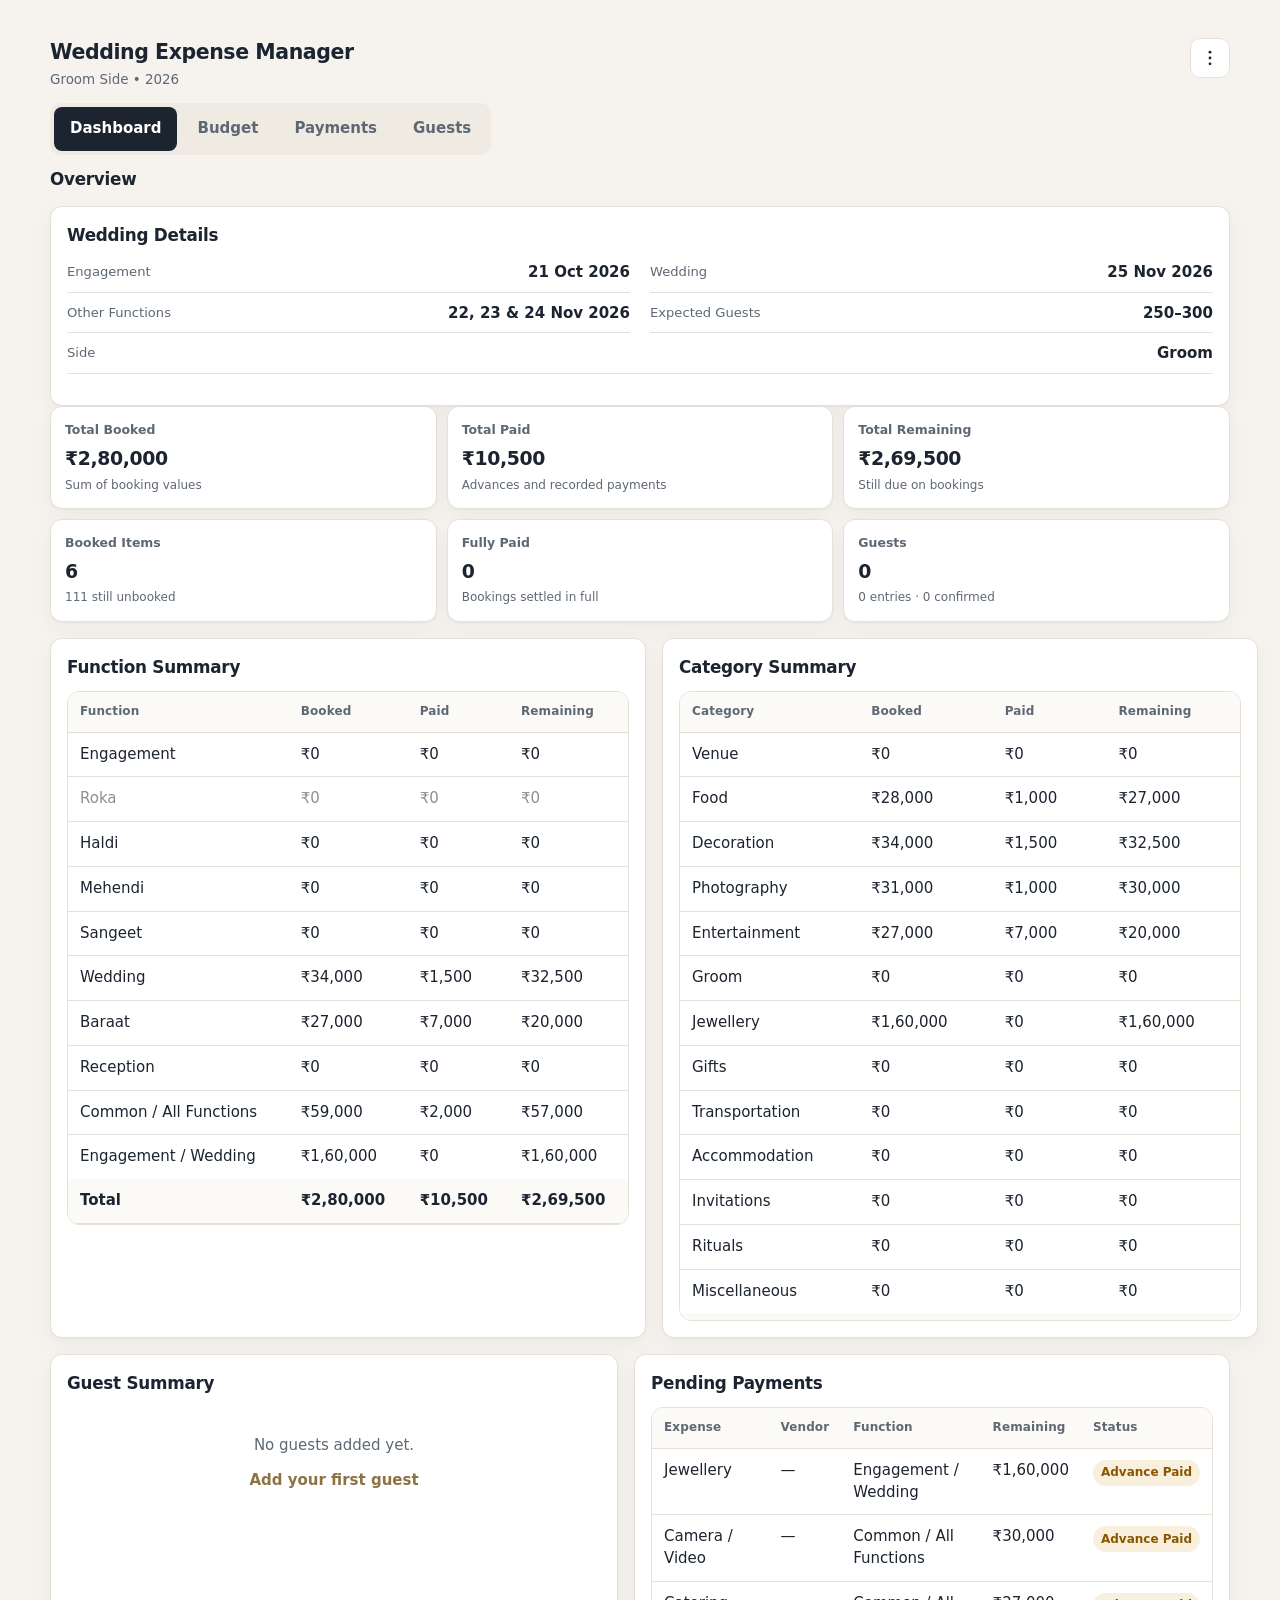
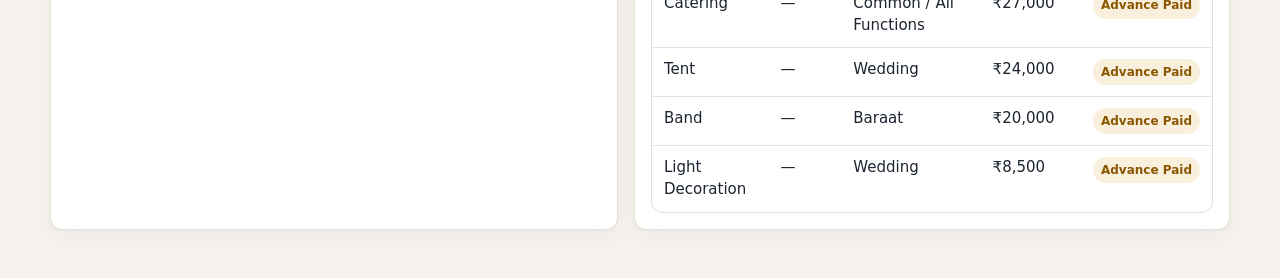
==== index.html @ 8a890698 "First" ====
<!DOCTYPE html>
<html lang="en">
<head>
  <meta charset="UTF-8">
  <meta name="viewport" content="width=device-width, initial-scale=1">
  <meta name="color-scheme" content="light">
  <meta name="theme-color" content="#f6f3ee">
  <title>Wedding Expense Manager</title>
  <link rel="icon" href="data:image/svg+xml,%3Csvg xmlns='http://www.w3.org/2000/svg' viewBox='0 0 32 32'%3E%3Crect fill='%231c2430' width='32' height='32' rx='6'/%3E%3Cpath d='M8 22 V10 h3.2 l4.8 8.2 L20.8 10 H24 v12 h-2.6 v-7.6 L17.2 22 h-2.4 l-4.2-7.6 V22z' fill='%23c4a46a'/%3E%3C/svg%3E">
  <link rel="stylesheet" href="style.css">
</head>
<body>
  <div class="app" id="app">
    <header class="header">
      <div class="header-top">
        <div class="brand">
          <h1>Wedding Expense Manager</h1>
          <p class="subtitle">Groom Side • 2026</p>
        </div>
        <div class="settings">
          <button type="button" class="icon-btn" id="settings-btn" aria-label="Settings" aria-haspopup="menu" aria-expanded="false" aria-controls="settings-menu">
            <svg viewBox="0 0 24 24" width="20" height="20" aria-hidden="true">
              <circle cx="12" cy="5" r="1.7" fill="currentColor"></circle>
              <circle cx="12" cy="12" r="1.7" fill="currentColor"></circle>
              <circle cx="12" cy="19" r="1.7" fill="currentColor"></circle>
            </svg>
          </button>
          <div id="settings-menu" class="menu" role="menu" hidden>
            <button type="button" role="menuitem" data-action="export">Export Data</button>
            <button type="button" role="menuitem" data-action="import">Import Data</button>
            <button type="button" role="menuitem" class="danger" data-action="clear">Clear All Data</button>
          </div>
          <input type="file" id="import-file" accept="application/json,.json" hidden>
        </div>
      </div>
      <nav class="tabs" role="tablist" aria-label="Sections">
        <button type="button" class="tab is-active" role="tab" id="tab-dashboard" data-tab="dashboard" aria-selected="true" aria-controls="panel-dashboard">Dashboard</button>
        <button type="button" class="tab" role="tab" id="tab-budget" data-tab="budget" aria-selected="false" aria-controls="panel-budget">Budget</button>
        <button type="button" class="tab" role="tab" id="tab-payments" data-tab="payments" aria-selected="false" aria-controls="panel-payments">Payments</button>
        <button type="button" class="tab" role="tab" id="tab-guests" data-tab="guests" aria-selected="false" aria-controls="panel-guests">Guests</button>
      </nav>
    </header>

    <main class="main">
      <section id="panel-dashboard" class="panel" data-panel="dashboard" role="tabpanel" aria-labelledby="tab-dashboard">
        <div class="panel-head">
          <h2>Overview</h2>
        </div>

        <section class="block details-block" aria-labelledby="wedding-details-title">
          <h3 id="wedding-details-title">Wedding Details</h3>
          <dl class="details">
            <div>
              <dt>Engagement</dt>
              <dd>21 Oct 2026</dd>
            </div>
            <div>
              <dt>Wedding</dt>
              <dd>25 Nov 2026</dd>
            </div>
            <div>
              <dt>Other Functions</dt>
              <dd>22, 23 &amp; 24 Nov 2026</dd>
            </div>
            <div>
              <dt>Expected Guests</dt>
              <dd>250–300</dd>
            </div>
            <div>
              <dt>Side</dt>
              <dd>Groom</dd>
            </div>
          </dl>
        </section>

        <div id="stat-grid" class="stats"></div>

        <div class="summary-grid">
          <section class="block" aria-labelledby="function-summary-title">
            <h3 id="function-summary-title">Function Summary</h3>
            <div id="function-summary"></div>
          </section>
          <section class="block" aria-labelledby="category-summary-title">
            <h3 id="category-summary-title">Category Summary</h3>
            <div id="category-summary"></div>
          </section>
        </div>

        <div class="summary-grid">
          <section class="block" aria-labelledby="guest-summary-title">
            <h3 id="guest-summary-title">Guest Summary</h3>
            <div id="guest-summary"></div>
          </section>
          <section class="block" aria-labelledby="pending-title">
            <div class="block-head">
              <h3 id="pending-title">Pending Payments</h3>
              <button type="button" class="text-btn" id="view-pending" hidden>View all</button>
            </div>
            <div id="pending-list"></div>
          </section>
        </div>
      </section>

      <section id="panel-budget" class="panel" data-panel="budget" role="tabpanel" aria-labelledby="tab-budget" hidden>
        <div class="panel-head">
          <div>
            <h2>Budget &amp; Bookings</h2>
            <p class="hint">Remaining = booking value − (advance + later payments). Track vendor, phone, and remarks with each booking.</p>
          </div>
          <button type="button" class="btn btn-primary" data-action="add-expense">Add Expense</button>
        </div>

        <div class="toolbar">
          <label class="field grow">
            <span>Search</span>
            <input type="search" id="budget-search" placeholder="Expense, vendor, category, function, remark" autocomplete="off">
          </label>
          <label class="field">
            <span>Function</span>
            <select id="budget-function"></select>
          </label>
          <label class="field">
            <span>Category</span>
            <select id="budget-category"></select>
          </label>
          <label class="field">
            <span>Status</span>
            <select id="budget-status">
              <option value="">All statuses</option>
              <option value="not-booked">Not Booked</option>
              <option value="advance">Advance Paid</option>
              <option value="paid">Fully Paid</option>
            </select>
          </label>
          <button type="button" class="text-btn" id="budget-clear">Clear Filters</button>
        </div>
        <p class="meta" id="budget-meta"></p>

        <div class="table-scroll" id="budget-table-wrap">
          <table class="data-table">
            <thead>
              <tr>
                <th>Expense</th>
                <th>Vendor</th>
                <th>Category</th>
                <th>Function</th>
                <th class="num">Booking Value</th>
                <th class="num">Advance Paid</th>
                <th class="num">Remaining</th>
                <th>Status</th>
                <th>Remark</th>
                <th class="actions-col">Actions</th>
              </tr>
            </thead>
            <tbody id="budget-body"></tbody>
          </table>
        </div>
        <div id="budget-cards" class="card-list"></div>
        <div id="budget-empty" class="empty" hidden></div>
      </section>

      <section id="panel-payments" class="panel" data-panel="payments" role="tabpanel" aria-labelledby="tab-payments" hidden>
        <div class="panel-head">
          <div>
            <h2>Payments</h2>
            <p class="hint">Each payment is its own record. Advances saved on an expense are already included in totals — do not enter them again here.</p>
          </div>
          <button type="button" class="btn btn-primary" data-action="add-payment">Add Payment</button>
        </div>

        <div class="toolbar">
          <label class="field grow">
            <span>Search</span>
            <input type="search" id="payment-search" placeholder="Expense, vendor, reference, notes" autocomplete="off">
          </label>
          <label class="field">
            <span>Function</span>
            <select id="payment-function"></select>
          </label>
          <label class="field">
            <span>Category</span>
            <select id="payment-category"></select>
          </label>
          <button type="button" class="text-btn" id="payment-clear">Clear Filters</button>
        </div>
        <p class="meta" id="payment-meta"></p>

        <div class="table-scroll" id="payment-table-wrap">
          <table class="data-table">
            <thead>
              <tr>
                <th>Date</th>
                <th>Expense</th>
                <th>Function</th>
                <th>Vendor / Person</th>
                <th class="num">Amount</th>
                <th>Payment Mode</th>
                <th>Reference</th>
                <th>Notes</th>
                <th class="actions-col">Actions</th>
              </tr>
            </thead>
            <tbody id="payment-body"></tbody>
          </table>
        </div>
        <div id="payment-cards" class="card-list"></div>
        <div id="payment-empty" class="empty" hidden></div>
      </section>

      <section id="panel-guests" class="panel" data-panel="guests" role="tabpanel" aria-labelledby="tab-guests" hidden>
        <div class="panel-head">
          <div>
            <h2>Guests</h2>
            <p class="hint">Track invitees with phone numbers, function type, side, RSVP, and stay or travel needs. No budget fields here.</p>
          </div>
          <button type="button" class="btn btn-primary" data-action="add-guest">Add Guest</button>
        </div>

        <div class="toolbar toolbar-guests">
          <label class="field grow">
            <span>Search</span>
            <input type="search" id="guest-search" placeholder="Name, phone, city, relation, remark" autocomplete="off">
          </label>
          <label class="field">
            <span>Function</span>
            <select id="guest-function"></select>
          </label>
          <label class="field">
            <span>Side</span>
            <select id="guest-side-filter">
              <option value="">All sides</option>
              <option value="Groom">Groom</option>
              <option value="Bride">Bride</option>
              <option value="Common">Common</option>
            </select>
          </label>
          <label class="field">
            <span>RSVP</span>
            <select id="guest-rsvp-filter">
              <option value="">All RSVP</option>
              <option value="Not Invited">Not Invited</option>
              <option value="Invite Sent">Invite Sent</option>
              <option value="Confirmed">Confirmed</option>
              <option value="Maybe">Maybe</option>
              <option value="Declined">Declined</option>
            </select>
          </label>
          <button type="button" class="text-btn" id="guest-clear">Clear Filters</button>
        </div>
        <p class="meta" id="guest-meta"></p>

        <div class="table-scroll" id="guest-table-wrap">
          <table class="data-table">
            <thead>
              <tr>
                <th>Guest</th>
                <th>Phone</th>
                <th>Function</th>
                <th>Side</th>
                <th>Relation</th>
                <th class="num">People</th>
                <th>RSVP</th>
                <th>Stay / Travel</th>
                <th>Remark</th>
                <th class="actions-col">Actions</th>
              </tr>
            </thead>
            <tbody id="guest-body"></tbody>
          </table>
        </div>
        <div id="guest-cards" class="card-list"></div>
        <div id="guest-empty" class="empty" hidden></div>
      </section>
    </main>
  </div>

  <div class="modal" id="form-modal" hidden>
    <div class="modal-backdrop" data-action="close-modal"></div>
    <div class="modal-dialog" role="dialog" aria-modal="true" aria-labelledby="form-modal-title">
      <form id="expense-form" novalidate>
        <div class="modal-head">
          <h2 id="expense-modal-title">Add Expense</h2>
          <button type="button" class="icon-btn" data-action="close-modal" aria-label="Close">×</button>
        </div>
        <p class="form-error" id="expense-error" role="alert" hidden></p>
        <div class="form-grid">
          <label class="field">
            <span>Expense Name</span>
            <input type="text" id="expense-name" name="expense" required autocomplete="off">
          </label>
          <div class="split">
            <label class="field">
              <span>Category</span>
              <select id="expense-category" name="category"></select>
            </label>
            <label class="field" id="expense-category-custom-wrap" hidden>
              <span>Custom Category</span>
              <input type="text" id="expense-category-custom" autocomplete="off">
            </label>
          </div>
          <div class="split">
            <label class="field">
              <span>Function</span>
              <select id="expense-function" name="function"></select>
            </label>
            <label class="field" id="expense-function-custom-wrap" hidden>
              <span>Custom Function</span>
              <input type="text" id="expense-function-custom" autocomplete="off">
            </label>
          </div>
          <div class="split">
            <label class="field">
              <span>Vendor</span>
              <input type="text" id="expense-vendor" name="vendor" placeholder="Shop / company / person" autocomplete="off">
            </label>
            <label class="field">
              <span>Vendor Phone</span>
              <input type="tel" id="expense-vendor-phone" name="vendorPhone" placeholder="10-digit number" autocomplete="off">
            </label>
          </div>
          <label class="field">
            <span>Contact Person</span>
            <input type="text" id="expense-contact" name="contactPerson" autocomplete="off">
          </label>
          <div class="split amounts two">
            <label class="field">
              <span>Booking Value</span>
              <span class="amount-input">
                <span aria-hidden="true">₹</span>
                <input type="text" inputmode="decimal" id="expense-booking" name="bookingValue" placeholder="0" autocomplete="off">
              </span>
            </label>
            <label class="field">
              <span>Advance Paid</span>
              <span class="amount-input">
                <span aria-hidden="true">₹</span>
                <input type="text" inputmode="decimal" id="expense-advance" name="advancePaid" placeholder="0" autocomplete="off">
              </span>
            </label>
          </div>
          <p class="hint">Remaining updates automatically. Advance is included in total paid — record later payments in the Payments tab.</p>
          <label class="field">
            <span>Remark</span>
            <textarea id="expense-notes" name="notes" rows="3" placeholder="Package details, delivery date, inclusions, pending work…"></textarea>
          </label>
        </div>
        <div class="modal-actions">
          <button type="button" class="btn btn-ghost" data-action="close-modal">Cancel</button>
          <button type="submit" class="btn btn-primary">Save Expense</button>
        </div>
      </form>

      <form id="payment-form" novalidate hidden>
        <div class="modal-head">
          <h2 id="payment-modal-title">Add Payment</h2>
          <button type="button" class="icon-btn" data-action="close-modal" aria-label="Close">×</button>
        </div>
        <p class="form-error" id="payment-error" role="alert" hidden></p>
        <div class="form-grid">
          <div class="split">
            <label class="field">
              <span>Date</span>
              <input type="date" id="payment-date" name="date" required>
            </label>
            <label class="field">
              <span>Amount</span>
              <span class="amount-input">
                <span aria-hidden="true">₹</span>
                <input type="text" inputmode="decimal" id="payment-amount" name="amount" placeholder="0" autocomplete="off" required>
              </span>
            </label>
          </div>
          <label class="field">
            <span>Expense</span>
            <select id="payment-expense" name="expenseId" required></select>
          </label>
          <div class="split">
            <label class="field">
              <span>Payment Mode</span>
              <select id="payment-mode" name="mode"></select>
            </label>
            <label class="field">
              <span>Vendor / Person</span>
              <input type="text" id="payment-vendor" name="vendor" autocomplete="off">
            </label>
          </div>
          <label class="field">
            <span>Reference</span>
            <input type="text" id="payment-reference" name="reference" autocomplete="off">
          </label>
          <label class="field">
            <span>Notes</span>
            <textarea id="payment-notes" name="notes" rows="3"></textarea>
          </label>
        </div>
        <div class="modal-actions">
          <button type="button" class="btn btn-ghost" data-action="close-modal">Cancel</button>
          <button type="submit" class="btn btn-primary">Save Payment</button>
        </div>
      </form>

      <form id="guest-form" novalidate hidden>
        <div class="modal-head">
          <h2 id="guest-modal-title">Add Guest</h2>
          <button type="button" class="icon-btn" data-action="close-modal" aria-label="Close">×</button>
        </div>
        <p class="form-error" id="guest-error" role="alert" hidden></p>
        <div class="form-grid">
          <label class="field">
            <span>Guest Name</span>
            <input type="text" id="guest-name" name="name" required autocomplete="off">
          </label>
          <div class="split">
            <label class="field">
              <span>Phone</span>
              <input type="tel" id="guest-phone" name="phone" placeholder="10-digit number" autocomplete="off">
            </label>
            <label class="field">
              <span>Alternate Phone</span>
              <input type="tel" id="guest-phone-alt" name="phoneAlt" autocomplete="off">
            </label>
          </div>
          <fieldset class="field check-set">
            <legend>Function Type</legend>
            <div class="check-grid" id="guest-functions"></div>
          </fieldset>
          <div class="split">
            <label class="field">
              <span>Side</span>
              <select id="guest-side">
                <option value="Groom">Groom</option>
                <option value="Bride">Bride</option>
                <option value="Common">Common</option>
              </select>
            </label>
            <label class="field">
              <span>Relation</span>
              <select id="guest-relation"></select>
            </label>
          </div>
          <div class="split">
            <label class="field">
              <span>City / Place</span>
              <input type="text" id="guest-city" name="city" autocomplete="off">
            </label>
            <label class="field">
              <span>RSVP</span>
              <select id="guest-rsvp">
                <option value="Not Invited">Not Invited</option>
                <option value="Invite Sent">Invite Sent</option>
                <option value="Confirmed">Confirmed</option>
                <option value="Maybe">Maybe</option>
                <option value="Declined">Declined</option>
              </select>
            </label>
          </div>
          <div class="split amounts three">
            <label class="field">
              <span>Adults</span>
              <input type="number" id="guest-adults" min="0" step="1" value="1">
            </label>
            <label class="field">
              <span>Children</span>
              <input type="number" id="guest-children" min="0" step="1" value="0">
            </label>
            <label class="field">
              <span>Total People</span>
              <input type="text" id="guest-people-preview" value="1" readonly>
            </label>
          </div>
          <div class="split">
            <label class="field">
              <span>Accommodation</span>
              <select id="guest-stay">
                <option value="No">No</option>
                <option value="Yes">Yes</option>
                <option value="Maybe">Maybe</option>
              </select>
            </label>
            <label class="field">
              <span>Transport</span>
              <select id="guest-travel">
                <option value="No">No</option>
                <option value="Yes">Yes</option>
                <option value="Pickup Needed">Pickup Needed</option>
              </select>
            </label>
          </div>
          <label class="field">
            <span>Address</span>
            <input type="text" id="guest-address" name="address" autocomplete="off">
          </label>
          <label class="field">
            <span>Remark</span>
            <textarea id="guest-notes" name="notes" rows="3" placeholder="Family details, gift notes, special requests…"></textarea>
          </label>
        </div>
        <div class="modal-actions">
          <button type="button" class="btn btn-ghost" data-action="close-modal">Cancel</button>
          <button type="submit" class="btn btn-primary">Save Guest</button>
        </div>
      </form>
    </div>
  </div>

  <div class="modal" id="confirm-modal" hidden>
    <div class="modal-backdrop" data-action="confirm-cancel"></div>
    <div class="modal-dialog confirm-dialog" role="dialog" aria-modal="true" aria-labelledby="confirm-title">
      <h2 id="confirm-title">Confirm</h2>
      <p id="confirm-message"></p>
      <p id="confirm-detail" class="hint" hidden></p>
      <div class="modal-actions">
        <button type="button" class="btn btn-ghost" id="confirm-cancel">Cancel</button>
        <button type="button" class="btn btn-danger" id="confirm-ok">Delete</button>
      </div>
    </div>
  </div>

  <div class="toasts" id="toasts" aria-live="polite" aria-atomic="true"></div>
  <noscript>
    <p class="noscript">This app needs JavaScript. It still runs entirely in your browser — there is no account or server.</p>
  </noscript>
  <script src="script.js"></script>
</body>
</html>
---- style.css ----
/* Variables */
:root {
  --bg: #f6f3ee;
  --surface: #ffffff;
  --text: #1c2430;
  --muted: #5e6874;
  --line: #e6e1d8;
  --line-strong: #d8d2c6;
  --gold: #8d7344;
  --gold-soft: #f3ead8;
  --success: #1f6b3a;
  --success-bg: #e7f3ec;
  --warning: #8a5600;
  --warning-bg: #f8efdc;
  --danger: #9b2c1a;
  --danger-bg: #f8e8e4;
  --neutral-bg: #efeee9;
  --shadow: 0 1px 2px rgba(28, 36, 48, 0.04), 0 8px 24px rgba(28, 36, 48, 0.04);
  --radius: 12px;
  --radius-sm: 8px;
  --header: 0;
  --focus: 0 0 0 3px rgba(141, 115, 68, 0.28);
  --font: "Segoe UI", system-ui, -apple-system, Roboto, "Helvetica Neue", Arial, sans-serif;
}

/* Base */
*,
*::before,
*::after {
  box-sizing: border-box;
}

html,
body {
  margin: 0;
  max-width: 100%;
  overflow-x: hidden;
}

body {
  font-family: var(--font);
  font-size: 15px;
  line-height: 1.45;
  color: var(--text);
  background: var(--bg);
}

h1,
h2,
h3,
p {
  margin: 0;
}

button,
input,
select,
textarea {
  font: inherit;
  color: inherit;
}

button {
  cursor: pointer;
}

:focus-visible {
  outline: none;
  box-shadow: var(--focus);
}

.noscript {
  margin: 16px;
  padding: 12px 14px;
  background: var(--surface);
  border: 1px solid var(--line);
  border-radius: var(--radius-sm);
}

/* Layout */
.app {
  width: min(1180px, calc(100% - 32px));
  margin: 0 auto;
  padding: 20px 0 48px;
}

.header {
  position: sticky;
  top: 0;
  z-index: 20;
  padding: 14px 0 12px;
  background: rgba(246, 243, 238, 0.94);
  backdrop-filter: blur(8px);
}

.header-top {
  display: flex;
  align-items: flex-start;
  justify-content: space-between;
  gap: 16px;
}

.brand h1 {
  font-size: 1.28rem;
  font-weight: 640;
  letter-spacing: -0.02em;
}

.subtitle {
  margin-top: 2px;
  color: var(--muted);
  font-size: 0.84rem;
}

.main {
  display: flex;
  flex-direction: column;
  gap: 18px;
}

.panel-head {
  display: flex;
  align-items: flex-start;
  justify-content: space-between;
  gap: 16px;
  margin-bottom: 14px;
}

.panel-head h2,
.block h3 {
  font-size: 1.05rem;
  font-weight: 640;
  letter-spacing: -0.015em;
}

.hint {
  margin-top: 4px;
  color: var(--muted);
  font-size: 0.82rem;
}

.meta {
  margin: 0 0 10px;
  color: var(--muted);
  font-size: 0.8rem;
}

.block {
  background: var(--surface);
  border: 1px solid var(--line);
  border-radius: var(--radius);
  padding: 16px;
  box-shadow: var(--shadow);
}

.block-head {
  display: flex;
  align-items: center;
  justify-content: space-between;
  gap: 12px;
  margin-bottom: 12px;
}

.block h3 {
  margin-bottom: 12px;
}

.block-head h3 {
  margin-bottom: 0;
}

.summary-grid {
  display: grid;
  gap: 16px;
  margin-top: 16px;
}

/* Components */
.tabs {
  display: flex;
  gap: 4px;
  width: 100%;
  margin-top: 14px;
  padding: 4px;
  background: #efeae2;
  border-radius: 10px;
}

.tab {
  flex: 1;
  min-height: 44px;
  border: 0;
  border-radius: 8px;
  background: transparent;
  color: var(--muted);
  font-weight: 600;
}

.tab.is-active {
  background: var(--text);
  color: #fff;
}

.tab:hover:not(.is-active) {
  color: var(--text);
}

.settings {
  position: relative;
}

.icon-btn {
  display: grid;
  place-items: center;
  width: 40px;
  height: 40px;
  border: 1px solid var(--line);
  border-radius: 10px;
  background: var(--surface);
  color: var(--text);
}

.icon-btn:hover {
  border-color: var(--line-strong);
}

.menu {
  position: absolute;
  top: calc(100% + 6px);
  right: 0;
  z-index: 30;
  min-width: 180px;
  padding: 6px;
  background: var(--surface);
  border: 1px solid var(--line);
  border-radius: 10px;
  box-shadow: var(--shadow);
}

.menu button {
  display: block;
  width: 100%;
  min-height: 40px;
  padding: 8px 10px;
  border: 0;
  border-radius: 8px;
  background: transparent;
  text-align: left;
}

.menu button:hover {
  background: #f7f4ef;
}

.menu button.danger {
  color: var(--danger);
}

.btn {
  display: inline-flex;
  align-items: center;
  justify-content: center;
  min-height: 42px;
  padding: 8px 14px;
  border: 1px solid transparent;
  border-radius: 10px;
  font-weight: 600;
  white-space: nowrap;
}

.btn-primary {
  background: var(--text);
  color: #fff;
}

.btn-primary:hover {
  background: #2a3444;
}

.btn-ghost {
  background: transparent;
  border-color: var(--line-strong);
  color: var(--text);
}

.btn-ghost:hover {
  background: #f7f4ef;
}

.btn-danger {
  background: var(--danger);
  color: #fff;
}

.btn-danger:hover {
  background: #842416;
}

.text-btn,
.linkish {
  min-height: 40px;
  padding: 6px 2px;
  border: 0;
  background: transparent;
  color: var(--gold);
  font-weight: 600;
}

.text-btn:hover,
.linkish:hover {
  text-decoration: underline;
}

.toolbar {
  display: grid;
  grid-template-columns: 1fr;
  gap: 10px;
  margin-bottom: 8px;
  align-items: end;
}

.field {
  display: flex;
  flex-direction: column;
  gap: 6px;
  min-width: 0;
}

.field > span,
.amount-input + span {
  color: var(--muted);
  font-size: 0.78rem;
  font-weight: 600;
}

.field > span {
  letter-spacing: 0.01em;
}

input,
select,
textarea {
  width: 100%;
  min-height: 42px;
  padding: 8px 10px;
  border: 1px solid var(--line-strong);
  border-radius: 10px;
  background: #fff;
}

textarea {
  min-height: 84px;
  resize: vertical;
}

input:focus,
select:focus,
textarea:focus {
  outline: none;
  border-color: var(--gold);
  box-shadow: var(--focus);
}

input.is-invalid,
select.is-invalid,
textarea.is-invalid {
  border-color: var(--danger);
}

.amount-input {
  display: flex;
  align-items: center;
  gap: 6px;
  min-height: 42px;
  padding: 0 10px;
  border: 1px solid var(--line-strong);
  border-radius: 10px;
  background: #fff;
}

.amount-input:focus-within {
  border-color: var(--gold);
  box-shadow: var(--focus);
}

.amount-input span {
  color: var(--muted);
}

.amount-input input {
  min-height: 40px;
  padding: 8px 0;
  border: 0;
  background: transparent;
}

.amount-input input:focus {
  box-shadow: none;
}

.stats {
  display: grid;
  grid-template-columns: 1fr 1fr;
  gap: 10px;
}

.stat {
  padding: 14px;
  background: var(--surface);
  border: 1px solid var(--line);
  border-radius: var(--radius);
  box-shadow: var(--shadow);
}

.stat-label {
  color: var(--muted);
  font-size: 0.78rem;
  font-weight: 600;
}

.stat-value {
  margin-top: 6px;
  font-size: 1.18rem;
  font-weight: 650;
  letter-spacing: -0.02em;
  font-variant-numeric: tabular-nums;
}

.stat-note {
  margin-top: 4px;
  color: var(--muted);
  font-size: 0.75rem;
}

.details {
  display: grid;
  gap: 10px 20px;
}

.details div {
  display: flex;
  justify-content: space-between;
  gap: 12px;
  padding-bottom: 8px;
  border-bottom: 1px solid var(--line);
}

.details dt {
  color: var(--muted);
  font-size: 0.82rem;
}

.details dd {
  margin: 0;
  font-weight: 600;
  text-align: right;
}

.details-block h3 {
  margin-bottom: 10px;
}

.badge {
  display: inline-flex;
  align-items: center;
  min-height: 26px;
  padding: 2px 8px;
  border-radius: 999px;
  font-size: 0.75rem;
  font-weight: 650;
  white-space: nowrap;
}

.badge-not-booked {
  background: var(--neutral-bg);
  color: #5c6570;
}

.badge-advance {
  background: var(--warning-bg);
  color: var(--warning);
}

.badge-paid {
  background: var(--success-bg);
  color: var(--success);
}

.empty {
  padding: 28px 12px;
  text-align: center;
  color: var(--muted);
}

.empty p + p,
.empty p + button {
  margin-top: 4px;
}

.num {
  text-align: right;
  font-variant-numeric: tabular-nums;
  white-space: nowrap;
}

/* Tables */
.table-scroll {
  overflow: auto;
  max-height: min(70vh, 760px);
  border: 1px solid var(--line);
  border-radius: var(--radius);
  background: var(--surface);
}

.data-table {
  width: 100%;
  border-collapse: collapse;
  min-width: 920px;
}

.data-table th,
.data-table td {
  padding: 11px 12px;
  border-bottom: 1px solid var(--line);
  text-align: left;
  vertical-align: top;
}

.data-table th {
  position: sticky;
  top: 0;
  z-index: 1;
  background: #fbfaf7;
  color: var(--muted);
  font-size: 0.75rem;
  font-weight: 650;
  letter-spacing: 0.01em;
}

.data-table tbody tr:last-child td {
  border-bottom: 0;
}

.data-table tbody tr:hover {
  background: #fcfbf8;
}

.data-table tfoot td {
  font-weight: 650;
  background: #fbfaf7;
}

.summary-table {
  min-width: 560px;
}

.expense-name {
  font-weight: 650;
}

.note,
.sub {
  display: block;
  margin-top: 2px;
  color: var(--muted);
  font-size: 0.78rem;
  font-weight: 400;
}

.actions {
  display: flex;
  justify-content: flex-end;
  gap: 6px;
}

.actions button {
  min-height: 34px;
  padding: 4px 8px;
  border: 0;
  border-radius: 8px;
  background: transparent;
  color: var(--text);
  font-weight: 600;
  font-size: 0.82rem;
}

.actions button:hover {
  background: #f3efe8;
}

.actions .danger {
  color: var(--danger);
}

tr.is-empty td {
  color: #8b928c;
}

tr.is-highlight,
.item-card.is-highlight {
  background: var(--gold-soft);
}

/* Cards used on small screens */
.card-list {
  display: none;
  gap: 10px;
}

.item-card {
  padding: 14px;
  background: var(--surface);
  border: 1px solid var(--line);
  border-radius: var(--radius);
}

.item-card-top {
  display: flex;
  align-items: flex-start;
  justify-content: space-between;
  gap: 10px;
}

.metrics {
  display: grid;
  grid-template-columns: 1fr 1fr;
  gap: 10px 12px;
  margin-top: 12px;
}

.metrics span {
  display: block;
  color: var(--muted);
  font-size: 0.72rem;
}

.metrics strong {
  display: block;
  margin-top: 2px;
  font-weight: 650;
  font-variant-numeric: tabular-nums;
}

.item-card .actions {
  justify-content: flex-start;
  margin-top: 10px;
}

/* Modals */
.modal {
  position: fixed;
  inset: 0;
  z-index: 40;
  display: grid;
  place-items: center;
  padding: 16px;
}

.modal[hidden] {
  display: none;
}

.modal-backdrop {
  position: absolute;
  inset: 0;
  background: rgba(28, 36, 48, 0.38);
}

.modal-dialog {
  position: relative;
  z-index: 1;
  width: min(560px, 100%);
  max-height: min(92vh, 820px);
  overflow: auto;
  padding: 16px;
  background: var(--surface);
  border-radius: 14px;
  box-shadow: 0 16px 48px rgba(28, 36, 48, 0.16);
}

.confirm-dialog {
  width: min(440px, 100%);
}

.modal-head {
  display: flex;
  align-items: center;
  justify-content: space-between;
  gap: 12px;
  margin-bottom: 12px;
}

.modal-head h2,
.confirm-dialog h2 {
  font-size: 1.05rem;
  font-weight: 650;
}

.form-grid,
.split,
.amounts {
  display: grid;
  gap: 12px;
}

.form-error {
  margin-bottom: 10px;
  padding: 8px 10px;
  border-radius: 8px;
  background: var(--danger-bg);
  color: var(--danger);
  font-size: 0.84rem;
}

.modal-actions {
  display: flex;
  justify-content: flex-end;
  gap: 8px;
  margin-top: 16px;
}

.confirm-dialog > p {
  margin-top: 8px;
}

.toasts {
  position: fixed;
  left: 50%;
  bottom: 16px;
  z-index: 60;
  display: flex;
  flex-direction: column;
  gap: 8px;
  width: min(380px, calc(100% - 24px));
  transform: translateX(-50%);
  pointer-events: none;
}

.toast {
  padding: 12px 14px;
  border-radius: 10px;
  background: var(--text);
  color: #fff;
  box-shadow: var(--shadow);
  font-size: 0.9rem;
}

body.modal-open {
  overflow: hidden;
}

/* Responsive */
.amounts.two {
  grid-template-columns: 1fr 1fr;
}

.amounts.three {
  grid-template-columns: 1fr 1fr 1fr;
}

.check-set {
  margin: 0;
  padding: 0;
  border: 0;
}

.check-set legend {
  margin-bottom: 6px;
  color: var(--muted);
  font-size: 0.78rem;
  font-weight: 600;
}

.check-grid {
  display: grid;
  grid-template-columns: 1fr 1fr;
  gap: 8px;
}

.check-grid label {
  display: flex;
  align-items: center;
  gap: 8px;
  min-height: 40px;
  padding: 6px 10px;
  border: 1px solid var(--line-strong);
  border-radius: 10px;
  background: #fff;
  font-size: 0.88rem;
}

.check-grid input {
  width: auto;
  min-height: 0;
  margin: 0;
}

.chip-row {
  display: flex;
  flex-wrap: wrap;
  gap: 4px;
  margin-top: 4px;
}

.chip {
  display: inline-flex;
  align-items: center;
  min-height: 22px;
  padding: 1px 7px;
  border-radius: 999px;
  background: var(--gold-soft);
  color: var(--gold);
  font-size: 0.72rem;
  font-weight: 650;
}

.phone-link {
  color: inherit;
  text-decoration: none;
  font-weight: 600;
}

.phone-link:hover {
  color: var(--gold);
  text-decoration: underline;
}

.modal-dialog.wide {
  width: min(640px, 100%);
}

@media (min-width: 720px) {
  .app {
    width: min(1180px, calc(100% - 48px));
    padding-top: 24px;
  }

  .tabs {
    width: fit-content;
    min-width: 420px;
  }

  .tab {
    flex: 0 0 auto;
    padding: 0 16px;
  }

  .toolbar {
    grid-template-columns: minmax(180px, 1.4fr) repeat(3, minmax(140px, 0.8fr)) auto;
  }

  .toolbar-guests {
    grid-template-columns: minmax(180px, 1.4fr) repeat(3, minmax(120px, 0.75fr)) auto;
  }

  .stats {
    grid-template-columns: repeat(3, 1fr);
  }

  .details {
    grid-template-columns: 1fr 1fr;
  }

  .details div:last-child {
    grid-column: 1 / -1;
  }

  .split.amounts {
    grid-template-columns: 1fr 1fr 1fr;
  }

  .split.amounts.two {
    grid-template-columns: 1fr 1fr;
  }

  .split {
    grid-template-columns: 1fr 1fr;
  }

  .check-grid {
    grid-template-columns: repeat(3, 1fr);
  }
}

@media (min-width: 980px) {
  .summary-grid {
    grid-template-columns: 1fr 1fr;
  }
}

@media (max-width: 759px) {
  .table-scroll {
    display: none;
  }

  .card-list {
    display: grid;
  }

  .panel-head,
  .panel-head .btn {
    width: 100%;
  }

  .panel-head {
    flex-direction: column;
  }

  .data-table {
    min-width: 0;
  }
}

@media (prefers-reduced-motion: reduce) {
  *,
  *::before,
  *::after {
    transition: none !important;
    animation: none !important;
  }
}
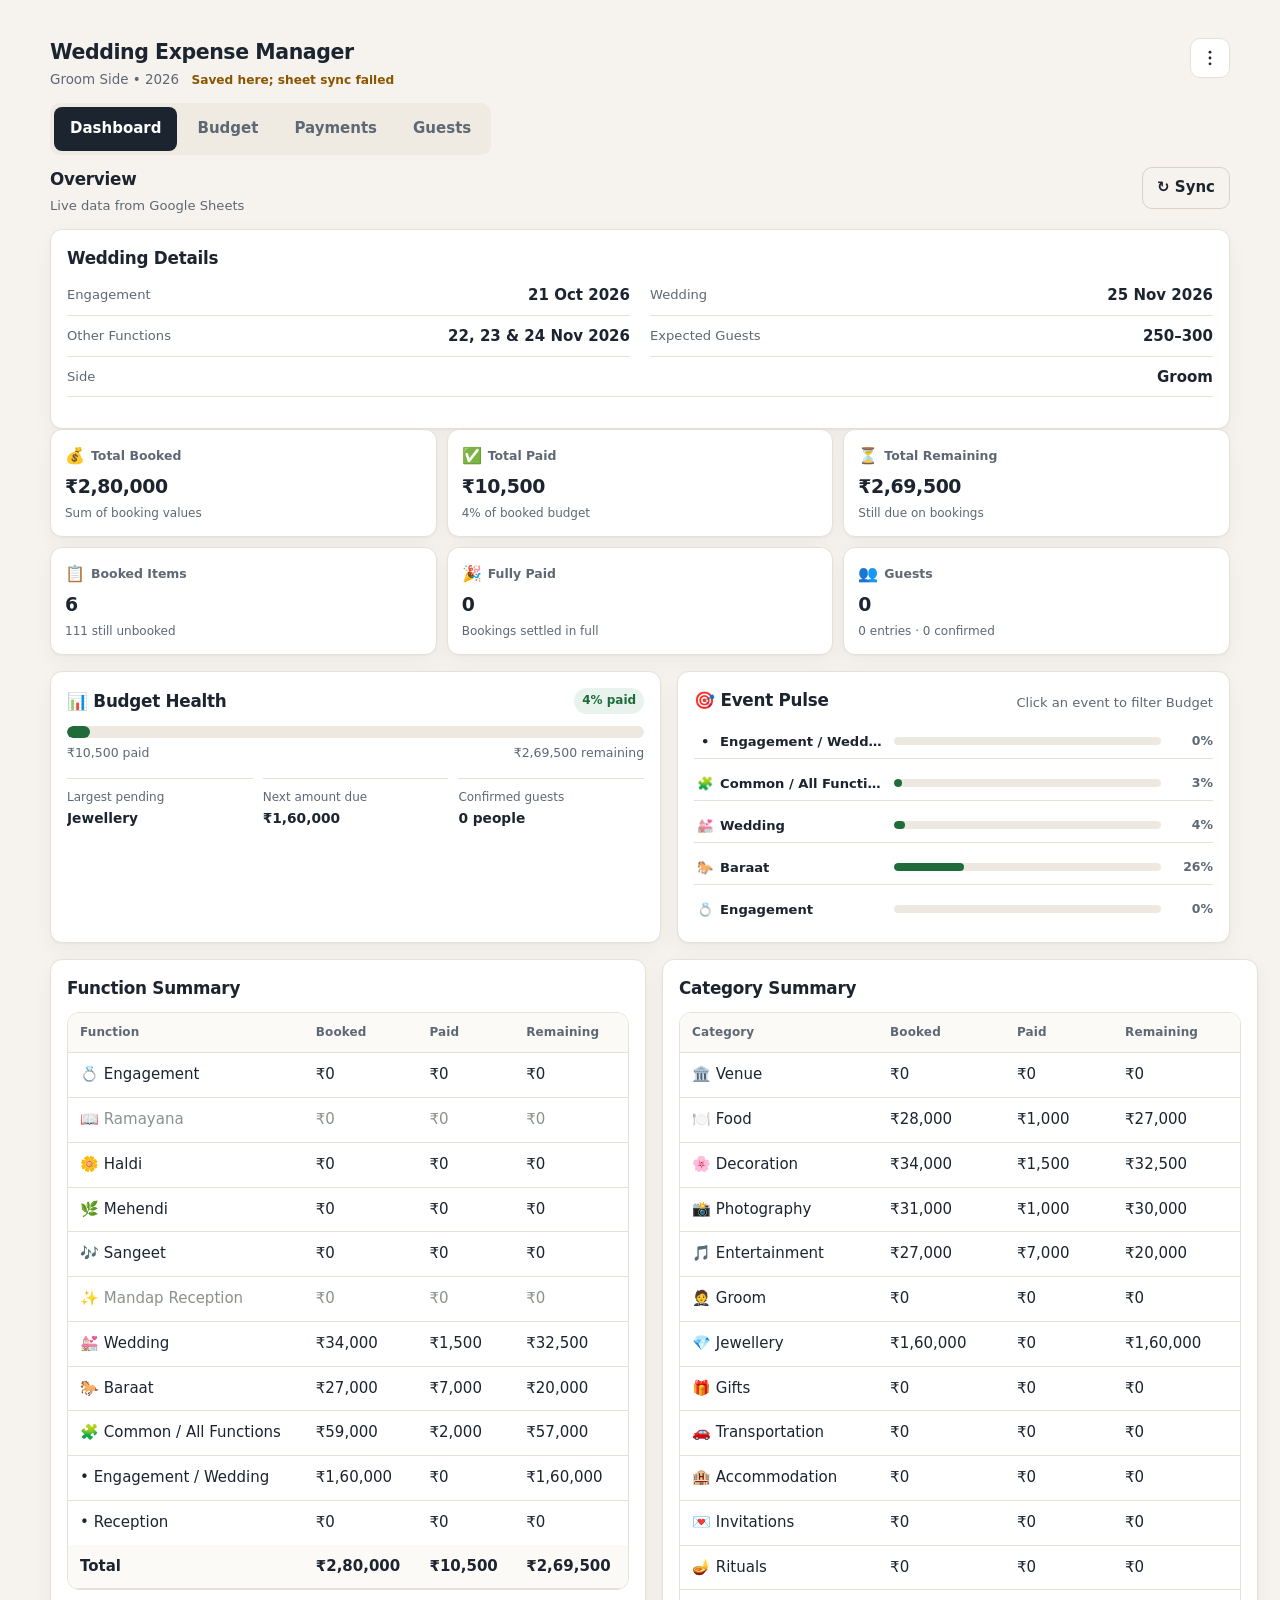
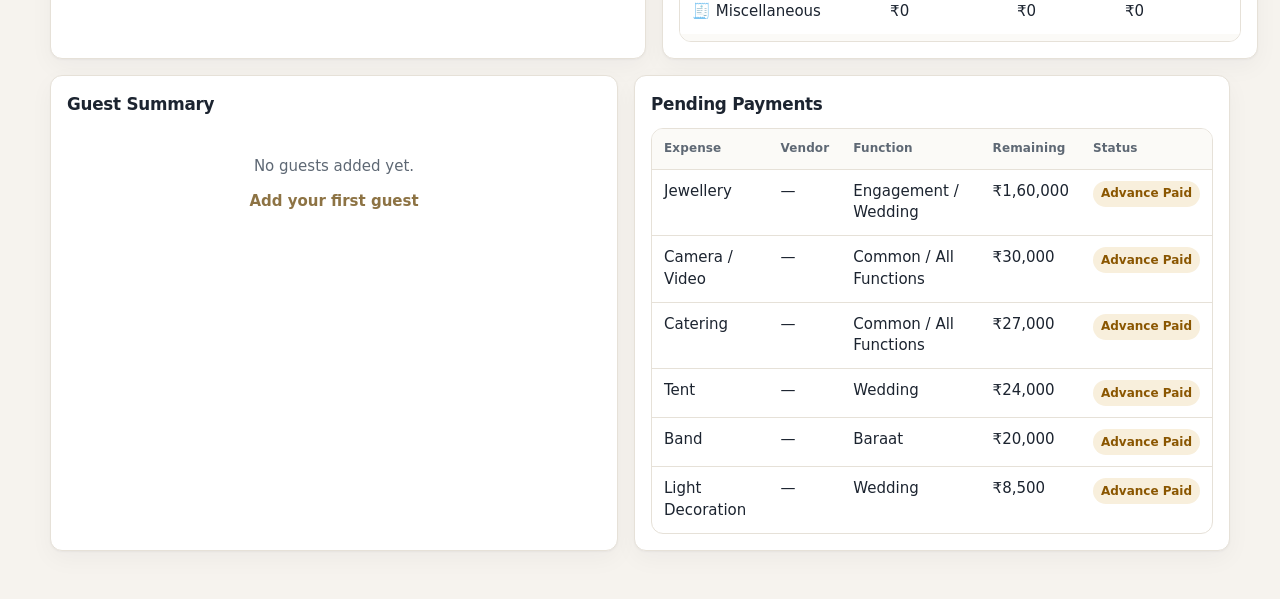
==== commit 6aa8b54b: "Second" ====
--- a/index.html
+++ b/index.html
@@ -15,7 +15,7 @@
       <div class="header-top">
         <div class="brand">
           <h1>Wedding Expense Manager</h1>
-          <p class="subtitle">Groom Side • 2026</p>
+          <p class="subtitle">Groom Side • 2026 <span id="sync-status" class="sync-status">Sheet sync not configured</span></p>
         </div>
         <div class="settings">
           <button type="button" class="icon-btn" id="settings-btn" aria-label="Settings" aria-haspopup="menu" aria-expanded="false" aria-controls="settings-menu">
@@ -28,6 +28,8 @@
           <div id="settings-menu" class="menu" role="menu" hidden>
             <button type="button" role="menuitem" data-action="export">Export Data</button>
             <button type="button" role="menuitem" data-action="import">Import Data</button>
+            <button type="button" role="menuitem" data-action="configure-sync">Configure Sheet Sync</button>
+            <button type="button" role="menuitem" data-action="sync">Sync Now</button>
             <button type="button" role="menuitem" class="danger" data-action="clear">Clear All Data</button>
           </div>
           <input type="file" id="import-file" accept="application/json,.json" hidden>
@@ -44,7 +46,11 @@
     <main class="main">
       <section id="panel-dashboard" class="panel" data-panel="dashboard" role="tabpanel" aria-labelledby="tab-dashboard">
         <div class="panel-head">
-          <h2>Overview</h2>
+          <div>
+            <h2>Overview</h2>
+            <p class="hint" id="dashboard-meta">Live data from Google Sheets</p>
+          </div>
+          <button type="button" class="btn btn-ghost" data-action="sync" title="Refresh shared sheet data">↻ Sync</button>
         </div>
 
         <section class="block details-block" aria-labelledby="wedding-details-title">
@@ -75,6 +81,8 @@
 
         <div id="stat-grid" class="stats"></div>
 
+        <div id="dashboard-insights" class="dashboard-insights"></div>
+
         <div class="summary-grid">
           <section class="block" aria-labelledby="function-summary-title">
             <h3 id="function-summary-title">Function Summary</h3>
@@ -518,7 +526,7 @@
 
   <div class="toasts" id="toasts" aria-live="polite" aria-atomic="true"></div>
   <noscript>
-    <p class="noscript">This app needs JavaScript. It still runs entirely in your browser — there is no account or server.</p>
+    <p class="noscript">This app needs JavaScript.</p>
   </noscript>
   <script src="script.js"></script>
 </body>
--- a/style.css
+++ b/style.css
@@ -112,6 +112,17 @@
   font-size: 0.84rem;
 }
 
+.sync-status {
+  margin-left: 8px;
+  color: var(--success);
+  font-size: 0.76rem;
+  font-weight: 600;
+}
+
+.sync-status.is-error {
+  color: var(--warning);
+}
+
 .main {
   display: flex;
   flex-direction: column;
@@ -404,6 +415,150 @@
   gap: 10px;
 }
 
+.dashboard-insights {
+  display: grid;
+  gap: 16px;
+  margin-top: 16px;
+}
+
+.stat-label {
+  display: flex;
+  align-items: center;
+  gap: 6px;
+}
+
+.stat-icon,
+.summary-icon {
+  display: inline-grid;
+  place-items: center;
+  flex: 0 0 auto;
+}
+
+.stat-icon {
+  font-size: 1rem;
+}
+
+.health-badge {
+  padding: 4px 8px;
+  border-radius: 999px;
+  background: var(--success-bg);
+  color: var(--success);
+  font-size: 0.75rem;
+  font-weight: 700;
+}
+
+.health-track,
+.pulse-track {
+  overflow: hidden;
+  background: #eee9e0;
+  border-radius: 999px;
+}
+
+.health-track {
+  height: 12px;
+}
+
+.health-track span,
+.pulse-track span {
+  display: block;
+  height: 100%;
+  background: var(--success);
+  border-radius: inherit;
+  transition: width 300ms ease;
+}
+
+.health-meta {
+  display: flex;
+  justify-content: space-between;
+  gap: 12px;
+  margin-top: 6px;
+  color: var(--muted);
+  font-size: 0.78rem;
+}
+
+.insight-grid {
+  display: grid;
+  grid-template-columns: repeat(3, 1fr);
+  gap: 10px;
+  margin-top: 16px;
+}
+
+.insight-grid div {
+  min-width: 0;
+  padding-top: 10px;
+  border-top: 1px solid var(--line);
+}
+
+.insight-grid span {
+  display: block;
+  color: var(--muted);
+  font-size: 0.75rem;
+}
+
+.insight-grid strong {
+  display: block;
+  overflow: hidden;
+  margin-top: 3px;
+  text-overflow: ellipsis;
+  white-space: nowrap;
+  font-size: 0.86rem;
+}
+
+.pulse-list {
+  display: grid;
+  gap: 8px;
+}
+
+.pulse-row {
+  display: grid;
+  grid-template-columns: minmax(130px, 1fr) minmax(80px, 1.4fr) 42px;
+  align-items: center;
+  gap: 10px;
+  width: 100%;
+  padding: 7px 0;
+  border: 0;
+  border-bottom: 1px solid var(--line);
+  background: transparent;
+  text-align: left;
+}
+
+.pulse-row:last-child {
+  border-bottom: 0;
+}
+
+.pulse-row:hover .pulse-name {
+  color: var(--gold);
+}
+
+.pulse-name {
+  overflow: hidden;
+  text-overflow: ellipsis;
+  white-space: nowrap;
+  font-size: 0.82rem;
+  font-weight: 650;
+}
+
+.pulse-name .summary-icon {
+  width: 22px;
+  margin-right: 4px;
+}
+
+.pulse-track {
+  height: 8px;
+}
+
+.pulse-row strong {
+  color: var(--muted);
+  font-size: 0.78rem;
+  text-align: right;
+}
+
+.empty-inline {
+  margin: 0;
+  color: var(--muted);
+  font-size: 0.84rem;
+}
+
 .stat {
   padding: 14px;
   background: var(--surface);
@@ -886,6 +1041,10 @@
   .summary-grid {
     grid-template-columns: 1fr 1fr;
   }
+
+  .dashboard-insights {
+    grid-template-columns: 1.05fr 0.95fr;
+  }
 }
 
 @media (max-width: 759px) {
@@ -908,6 +1067,14 @@
 
   .data-table {
     min-width: 0;
+  }
+
+  .insight-grid {
+    grid-template-columns: 1fr;
+  }
+
+  .pulse-row {
+    grid-template-columns: minmax(110px, 1fr) minmax(70px, 1.2fr) 36px;
   }
 }
 
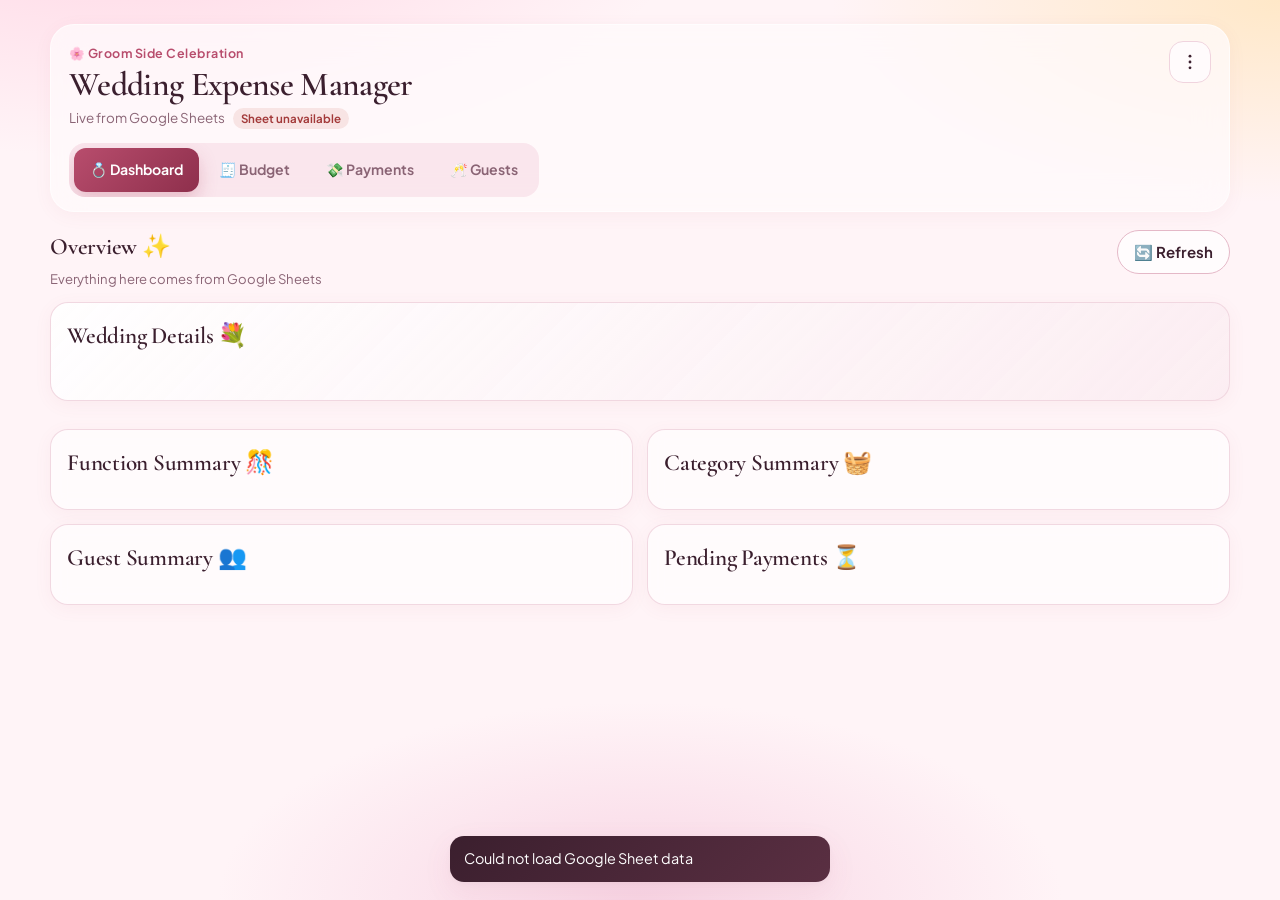
==== commit be97e35d: "Final Update" ====
--- a/index.html
+++ b/index.html
@@ -4,18 +4,33 @@
   <meta charset="UTF-8">
   <meta name="viewport" content="width=device-width, initial-scale=1">
   <meta name="color-scheme" content="light">
-  <meta name="theme-color" content="#f6f3ee">
+  <meta name="theme-color" content="#fff4f7">
   <title>Wedding Expense Manager</title>
-  <link rel="icon" href="data:image/svg+xml,%3Csvg xmlns='http://www.w3.org/2000/svg' viewBox='0 0 32 32'%3E%3Crect fill='%231c2430' width='32' height='32' rx='6'/%3E%3Cpath d='M8 22 V10 h3.2 l4.8 8.2 L20.8 10 H24 v12 h-2.6 v-7.6 L17.2 22 h-2.4 l-4.2-7.6 V22z' fill='%23c4a46a'/%3E%3C/svg%3E">
+  <link rel="preconnect" href="https://fonts.googleapis.com">
+  <link rel="preconnect" href="https://fonts.gstatic.com" crossorigin>
+  <link href="https://fonts.googleapis.com/css2?family=Cormorant+Garamond:wght@500;600;700&family=Plus+Jakarta+Sans:wght@400;500;600;700&display=swap" rel="stylesheet">
+  <link rel="icon" href="data:image/svg+xml,%3Csvg xmlns='http://www.w3.org/2000/svg' viewBox='0 0 32 32'%3E%3Crect fill='%23b84d6d' width='32' height='32' rx='8'/%3E%3Cpath d='M16 7c2.8 3.2 7 6.4 7 11a7 7 0 1 1-14 0c0-4.6 4.2-7.8 7-11z' fill='%23fff4f7'/%3E%3C/svg%3E">
   <link rel="stylesheet" href="style.css">
 </head>
 <body>
+  <div class="petal-field" aria-hidden="true">
+    <span class="petal"></span>
+    <span class="petal"></span>
+    <span class="petal"></span>
+    <span class="petal"></span>
+    <span class="petal"></span>
+    <span class="petal"></span>
+    <span class="petal"></span>
+    <span class="petal"></span>
+  </div>
+
   <div class="app" id="app">
     <header class="header">
       <div class="header-top">
         <div class="brand">
+          <div class="brand-mark">🌸 Groom Side Celebration</div>
           <h1>Wedding Expense Manager</h1>
-          <p class="subtitle">Groom Side • 2026 <span id="sync-status" class="sync-status">Sheet sync not configured</span></p>
+          <p class="subtitle">Live from Google Sheets <span id="sync-status" class="sync-status">Loading…</span></p>
         </div>
         <div class="settings">
           <button type="button" class="icon-btn" id="settings-btn" aria-label="Settings" aria-haspopup="menu" aria-expanded="false" aria-controls="settings-menu">
@@ -26,57 +41,42 @@
             </svg>
           </button>
           <div id="settings-menu" class="menu" role="menu" hidden>
-            <button type="button" role="menuitem" data-action="export">Export Data</button>
-            <button type="button" role="menuitem" data-action="import">Import Data</button>
-            <button type="button" role="menuitem" data-action="configure-sync">Configure Sheet Sync</button>
-            <button type="button" role="menuitem" data-action="sync">Sync Now</button>
-            <button type="button" role="menuitem" class="danger" data-action="clear">Clear All Data</button>
+            <button type="button" role="menuitem" data-action="export">📤 Export Data</button>
+            <button type="button" role="menuitem" data-action="import">📥 Import Data</button>
+            <button type="button" role="menuitem" data-action="configure-sync">🔗 Sheet API URL</button>
+            <button type="button" role="menuitem" data-action="sync">🔄 Refresh from Sheet</button>
+            <button type="button" role="menuitem" class="danger" data-action="clear">🗑️ Clear All Data</button>
           </div>
           <input type="file" id="import-file" accept="application/json,.json" hidden>
         </div>
       </div>
       <nav class="tabs" role="tablist" aria-label="Sections">
-        <button type="button" class="tab is-active" role="tab" id="tab-dashboard" data-tab="dashboard" aria-selected="true" aria-controls="panel-dashboard">Dashboard</button>
-        <button type="button" class="tab" role="tab" id="tab-budget" data-tab="budget" aria-selected="false" aria-controls="panel-budget">Budget</button>
-        <button type="button" class="tab" role="tab" id="tab-payments" data-tab="payments" aria-selected="false" aria-controls="panel-payments">Payments</button>
-        <button type="button" class="tab" role="tab" id="tab-guests" data-tab="guests" aria-selected="false" aria-controls="panel-guests">Guests</button>
+        <button type="button" class="tab is-active" role="tab" id="tab-dashboard" data-tab="dashboard" aria-selected="true" aria-controls="panel-dashboard">💍 Dashboard</button>
+        <button type="button" class="tab" role="tab" id="tab-budget" data-tab="budget" aria-selected="false" aria-controls="panel-budget">🧾 Budget</button>
+        <button type="button" class="tab" role="tab" id="tab-payments" data-tab="payments" aria-selected="false" aria-controls="panel-payments">💸 Payments</button>
+        <button type="button" class="tab" role="tab" id="tab-guests" data-tab="guests" aria-selected="false" aria-controls="panel-guests">🥂 Guests</button>
       </nav>
     </header>
+
+    <div id="page-loader" class="page-loader" aria-hidden="true">
+      <div class="skeleton"></div>
+      <div class="skeleton"></div>
+      <div class="skeleton"></div>
+    </div>
 
     <main class="main">
       <section id="panel-dashboard" class="panel" data-panel="dashboard" role="tabpanel" aria-labelledby="tab-dashboard">
         <div class="panel-head">
           <div>
-            <h2>Overview</h2>
-            <p class="hint" id="dashboard-meta">Live data from Google Sheets</p>
-          </div>
-          <button type="button" class="btn btn-ghost" data-action="sync" title="Refresh shared sheet data">↻ Sync</button>
+            <h2>Overview ✨</h2>
+            <p class="hint" id="dashboard-meta">Everything here comes from Google Sheets</p>
+          </div>
+          <button type="button" class="btn btn-ghost" data-action="sync" title="Pull latest data from Google Sheets">🔄 Refresh</button>
         </div>
 
         <section class="block details-block" aria-labelledby="wedding-details-title">
-          <h3 id="wedding-details-title">Wedding Details</h3>
-          <dl class="details">
-            <div>
-              <dt>Engagement</dt>
-              <dd>21 Oct 2026</dd>
-            </div>
-            <div>
-              <dt>Wedding</dt>
-              <dd>25 Nov 2026</dd>
-            </div>
-            <div>
-              <dt>Other Functions</dt>
-              <dd>22, 23 &amp; 24 Nov 2026</dd>
-            </div>
-            <div>
-              <dt>Expected Guests</dt>
-              <dd>250–300</dd>
-            </div>
-            <div>
-              <dt>Side</dt>
-              <dd>Groom</dd>
-            </div>
-          </dl>
+          <h3 id="wedding-details-title">Wedding Details 💐</h3>
+          <dl class="details" id="wedding-details"></dl>
         </section>
 
         <div id="stat-grid" class="stats"></div>
@@ -85,23 +85,23 @@
 
         <div class="summary-grid">
           <section class="block" aria-labelledby="function-summary-title">
-            <h3 id="function-summary-title">Function Summary</h3>
+            <h3 id="function-summary-title">Function Summary 🎊</h3>
             <div id="function-summary"></div>
           </section>
           <section class="block" aria-labelledby="category-summary-title">
-            <h3 id="category-summary-title">Category Summary</h3>
+            <h3 id="category-summary-title">Category Summary 🧺</h3>
             <div id="category-summary"></div>
           </section>
         </div>
 
         <div class="summary-grid">
           <section class="block" aria-labelledby="guest-summary-title">
-            <h3 id="guest-summary-title">Guest Summary</h3>
+            <h3 id="guest-summary-title">Guest Summary 👥</h3>
             <div id="guest-summary"></div>
           </section>
           <section class="block" aria-labelledby="pending-title">
             <div class="block-head">
-              <h3 id="pending-title">Pending Payments</h3>
+              <h3 id="pending-title">Pending Payments ⏳</h3>
               <button type="button" class="text-btn" id="view-pending" hidden>View all</button>
             </div>
             <div id="pending-list"></div>
@@ -112,10 +112,10 @@
       <section id="panel-budget" class="panel" data-panel="budget" role="tabpanel" aria-labelledby="tab-budget" hidden>
         <div class="panel-head">
           <div>
-            <h2>Budget &amp; Bookings</h2>
-            <p class="hint">Remaining = booking value − (advance + later payments). Track vendor, phone, and remarks with each booking.</p>
-          </div>
-          <button type="button" class="btn btn-primary" data-action="add-expense">Add Expense</button>
+            <h2>Budget &amp; Bookings 🧾</h2>
+            <p class="hint">Remaining = booking value − (advance + later payments). All rows live in Google Sheets.</p>
+          </div>
+          <button type="button" class="btn btn-primary" data-action="add-expense">➕ Add Expense</button>
         </div>
 
         <div class="toolbar">
@@ -170,10 +170,10 @@
       <section id="panel-payments" class="panel" data-panel="payments" role="tabpanel" aria-labelledby="tab-payments" hidden>
         <div class="panel-head">
           <div>
-            <h2>Payments</h2>
-            <p class="hint">Each payment is its own record. Advances saved on an expense are already included in totals — do not enter them again here.</p>
-          </div>
-          <button type="button" class="btn btn-primary" data-action="add-payment">Add Payment</button>
+            <h2>Payments 💸</h2>
+            <p class="hint">Each payment is its own sheet row. Advances on expenses are already included in totals.</p>
+          </div>
+          <button type="button" class="btn btn-primary" data-action="add-payment">➕ Add Payment</button>
         </div>
 
         <div class="toolbar">
@@ -218,10 +218,10 @@
       <section id="panel-guests" class="panel" data-panel="guests" role="tabpanel" aria-labelledby="tab-guests" hidden>
         <div class="panel-head">
           <div>
-            <h2>Guests</h2>
-            <p class="hint">Track invitees with phone numbers, function type, side, RSVP, and stay or travel needs. No budget fields here.</p>
-          </div>
-          <button type="button" class="btn btn-primary" data-action="add-guest">Add Guest</button>
+            <h2>Guests 🥂</h2>
+            <p class="hint">Invite list with phone, function type, RSVP, stay and travel. Sourced from the Guests sheet.</p>
+          </div>
+          <button type="button" class="btn btn-primary" data-action="add-guest">➕ Add Guest</button>
         </div>
 
         <div class="toolbar toolbar-guests">
@@ -346,7 +346,7 @@
               </span>
             </label>
           </div>
-          <p class="hint">Remaining updates automatically. Advance is included in total paid — record later payments in the Payments tab.</p>
+          <p class="hint">Remaining updates automatically. Advance is included in total paid. Record later payments in the Payments tab.</p>
           <label class="field">
             <span>Remark</span>
             <textarea id="expense-notes" name="notes" rows="3" placeholder="Package details, delivery date, inclusions, pending work…"></textarea>
--- a/style.css
+++ b/style.css
@@ -1,29 +1,37 @@
-/* Variables */
+/* Wedding Expense Manager — floral rose theme */
+
 :root {
-  --bg: #f6f3ee;
-  --surface: #ffffff;
-  --text: #1c2430;
-  --muted: #5e6874;
-  --line: #e6e1d8;
-  --line-strong: #d8d2c6;
-  --gold: #8d7344;
-  --gold-soft: #f3ead8;
-  --success: #1f6b3a;
-  --success-bg: #e7f3ec;
-  --warning: #8a5600;
-  --warning-bg: #f8efdc;
-  --danger: #9b2c1a;
-  --danger-bg: #f8e8e4;
-  --neutral-bg: #efeee9;
-  --shadow: 0 1px 2px rgba(28, 36, 48, 0.04), 0 8px 24px rgba(28, 36, 48, 0.04);
-  --radius: 12px;
-  --radius-sm: 8px;
-  --header: 0;
-  --focus: 0 0 0 3px rgba(141, 115, 68, 0.28);
-  --font: "Segoe UI", system-ui, -apple-system, Roboto, "Helvetica Neue", Arial, sans-serif;
-}
-
-/* Base */
+  --bg: #fff4f7;
+  --bg-deep: #ffe8ef;
+  --surface: rgba(255, 252, 253, 0.88);
+  --surface-solid: #fffbfc;
+  --text: #3b1f2e;
+  --muted: #8a6475;
+  --line: #f0d4de;
+  --line-strong: #e4b8c7;
+  --accent: #b84d6d;
+  --accent-soft: #f8dce5;
+  --accent-deep: #8e2f4c;
+  --gold: #b08a4a;
+  --gold-soft: #f6ecd8;
+  --success: #2f6b4a;
+  --success-bg: #e5f4ec;
+  --warning: #9a5b12;
+  --warning-bg: #f8edd9;
+  --danger: #a33a3a;
+  --danger-bg: #f8e4e4;
+  --neutral-bg: #f3e9ed;
+  --shadow: 0 10px 30px rgba(184, 77, 109, 0.08), 0 2px 8px rgba(59, 31, 46, 0.04);
+  --shadow-soft: 0 4px 18px rgba(184, 77, 109, 0.06);
+  --radius: 18px;
+  --radius-sm: 12px;
+  --radius-pill: 999px;
+  --focus: 0 0 0 3px rgba(184, 77, 109, 0.22);
+  --font: "Plus Jakarta Sans", "Segoe UI", system-ui, sans-serif;
+  --display: "Cormorant Garamond", Georgia, "Times New Roman", serif;
+  --ease: cubic-bezier(0.32, 0.72, 0, 1);
+}
+
 *,
 *::before,
 *::after {
@@ -38,11 +46,16 @@
 }
 
 body {
+  min-height: 100dvh;
   font-family: var(--font);
   font-size: 15px;
-  line-height: 1.45;
+  line-height: 1.5;
   color: var(--text);
-  background: var(--bg);
+  background:
+    radial-gradient(ellipse 80% 50% at 10% -10%, #ffd6e4 0%, transparent 55%),
+    radial-gradient(ellipse 70% 45% at 100% 0%, #ffe8c8 0%, transparent 50%),
+    radial-gradient(ellipse 60% 40% at 50% 100%, #f8d5e4 0%, transparent 55%),
+    var(--bg);
 }
 
 h1,
@@ -69,79 +82,135 @@
   box-shadow: var(--focus);
 }
 
-.noscript {
-  margin: 16px;
-  padding: 12px 14px;
-  background: var(--surface);
-  border: 1px solid var(--line);
-  border-radius: var(--radius-sm);
-}
-
-/* Layout */
+.petal-field {
+  position: fixed;
+  inset: 0;
+  z-index: 0;
+  pointer-events: none;
+  overflow: hidden;
+}
+
+.petal {
+  position: absolute;
+  width: 18px;
+  height: 24px;
+  border-radius: 80% 0 80% 0;
+  background: linear-gradient(135deg, #f4a5bc, #e87395);
+  opacity: 0.28;
+  animation: petal-drift linear infinite;
+  will-change: transform;
+}
+
+.petal:nth-child(odd) {
+  background: linear-gradient(135deg, #f7c4a8, #f0a070);
+  border-radius: 0 80% 0 80%;
+}
+
+.petal:nth-child(1) { left: 8%; top: -10%; animation-duration: 18s; animation-delay: 0s; }
+.petal:nth-child(2) { left: 22%; top: -20%; width: 14px; height: 18px; animation-duration: 22s; animation-delay: -4s; opacity: 0.2; }
+.petal:nth-child(3) { left: 38%; top: -15%; animation-duration: 16s; animation-delay: -8s; }
+.petal:nth-child(4) { left: 55%; top: -25%; width: 12px; height: 16px; animation-duration: 24s; animation-delay: -2s; opacity: 0.18; }
+.petal:nth-child(5) { left: 68%; top: -12%; animation-duration: 20s; animation-delay: -6s; }
+.petal:nth-child(6) { left: 82%; top: -18%; width: 16px; height: 22px; animation-duration: 19s; animation-delay: -10s; }
+.petal:nth-child(7) { left: 12%; top: -30%; width: 10px; height: 14px; animation-duration: 26s; animation-delay: -12s; opacity: 0.15; }
+.petal:nth-child(8) { left: 90%; top: -8%; animation-duration: 17s; animation-delay: -3s; }
+
+@keyframes petal-drift {
+  0% { transform: translate3d(0, 0, 0) rotate(0deg); }
+  100% { transform: translate3d(-40px, 110vh, 0) rotate(360deg); }
+}
+
 .app {
-  width: min(1180px, calc(100% - 32px));
+  position: relative;
+  z-index: 1;
+  width: min(1180px, calc(100% - 28px));
   margin: 0 auto;
-  padding: 20px 0 48px;
+  padding: 18px 0 56px;
 }
 
 .header {
   position: sticky;
-  top: 0;
+  top: 10px;
   z-index: 20;
-  padding: 14px 0 12px;
-  background: rgba(246, 243, 238, 0.94);
-  backdrop-filter: blur(8px);
+  margin-bottom: 18px;
+  padding: 14px 16px 12px;
+  border: 1px solid rgba(255, 255, 255, 0.55);
+  border-radius: 24px;
+  background: rgba(255, 250, 252, 0.78);
+  box-shadow: var(--shadow-soft);
+  backdrop-filter: blur(16px) saturate(140%);
+  -webkit-backdrop-filter: blur(16px) saturate(140%);
 }
 
 .header-top {
   display: flex;
   align-items: flex-start;
   justify-content: space-between;
+  gap: 14px;
+}
+
+.brand-mark {
+  display: inline-flex;
+  align-items: center;
+  gap: 8px;
+  margin-bottom: 4px;
+  font-size: 0.78rem;
+  font-weight: 650;
+  color: var(--accent);
+  letter-spacing: 0.04em;
+}
+
+.brand h1 {
+  font-family: var(--display);
+  font-size: clamp(1.55rem, 3.4vw, 2.1rem);
+  font-weight: 600;
+  letter-spacing: -0.02em;
+  line-height: 1.1;
+  color: var(--text);
+}
+
+.subtitle {
+  margin-top: 4px;
+  color: var(--muted);
+  font-size: 0.84rem;
+}
+
+.sync-status {
+  display: inline-block;
+  margin-left: 6px;
+  padding: 2px 8px;
+  border-radius: var(--radius-pill);
+  background: var(--accent-soft);
+  color: var(--accent-deep);
+  font-size: 0.72rem;
+  font-weight: 650;
+}
+
+.sync-status.is-error {
+  background: var(--danger-bg);
+  color: var(--danger);
+}
+
+.main {
+  display: flex;
+  flex-direction: column;
   gap: 16px;
-}
-
-.brand h1 {
-  font-size: 1.28rem;
-  font-weight: 640;
-  letter-spacing: -0.02em;
-}
-
-.subtitle {
-  margin-top: 2px;
-  color: var(--muted);
-  font-size: 0.84rem;
-}
-
-.sync-status {
-  margin-left: 8px;
-  color: var(--success);
-  font-size: 0.76rem;
-  font-weight: 600;
-}
-
-.sync-status.is-error {
-  color: var(--warning);
-}
-
-.main {
-  display: flex;
-  flex-direction: column;
-  gap: 18px;
 }
 
 .panel-head {
   display: flex;
   align-items: flex-start;
   justify-content: space-between;
-  gap: 16px;
+  gap: 14px;
   margin-bottom: 14px;
 }
 
 .panel-head h2,
 .block h3 {
-  font-size: 1.05rem;
-  font-weight: 640;
-  letter-spacing: -0.015em;
+  font-family: var(--display);
+  font-size: 1.45rem;
+  font-weight: 600;
+  letter-spacing: -0.01em;
 }
 
 .hint {
@@ -158,10 +227,11 @@
 
 .block {
   background: var(--surface);
-  border: 1px solid var(--line);
+  border: 1px solid rgba(240, 212, 222, 0.9);
   border-radius: var(--radius);
   padding: 16px;
-  box-shadow: var(--shadow);
+  box-shadow: var(--shadow-soft);
+  backdrop-filter: blur(8px);
 }
 
 .block-head {
@@ -182,38 +252,49 @@
 
 .summary-grid {
   display: grid;
-  gap: 16px;
-  margin-top: 16px;
-}
-
-/* Components */
+  gap: 14px;
+  margin-top: 14px;
+}
+
 .tabs {
   display: flex;
   gap: 4px;
   width: 100%;
   margin-top: 14px;
-  padding: 4px;
-  background: #efeae2;
-  border-radius: 10px;
+  padding: 5px;
+  background: rgba(248, 220, 229, 0.65);
+  border-radius: 16px;
+  overflow-x: auto;
+  -webkit-overflow-scrolling: touch;
 }
 
 .tab {
   flex: 1;
+  min-width: max-content;
   min-height: 44px;
+  padding: 0 12px;
   border: 0;
-  border-radius: 8px;
+  border-radius: 12px;
   background: transparent;
   color: var(--muted);
-  font-weight: 600;
+  font-weight: 650;
+  font-size: 0.88rem;
+  transition: background 0.35s var(--ease), color 0.35s var(--ease), transform 0.2s var(--ease);
+}
+
+.tab:active {
+  transform: scale(0.98);
 }
 
 .tab.is-active {
-  background: var(--text);
+  background: linear-gradient(135deg, var(--accent), var(--accent-deep));
   color: #fff;
+  box-shadow: 0 8px 18px rgba(184, 77, 109, 0.28);
 }
 
 .tab:hover:not(.is-active) {
   color: var(--text);
+  background: rgba(255, 255, 255, 0.55);
 }
 
 .settings {
@@ -223,44 +304,50 @@
 .icon-btn {
   display: grid;
   place-items: center;
-  width: 40px;
-  height: 40px;
+  width: 42px;
+  height: 42px;
   border: 1px solid var(--line);
-  border-radius: 10px;
-  background: var(--surface);
+  border-radius: 14px;
+  background: var(--surface-solid);
   color: var(--text);
+  transition: transform 0.2s var(--ease), border-color 0.2s var(--ease);
 }
 
 .icon-btn:hover {
   border-color: var(--line-strong);
 }
 
+.icon-btn:active {
+  transform: scale(0.96);
+}
+
 .menu {
   position: absolute;
-  top: calc(100% + 6px);
+  top: calc(100% + 8px);
   right: 0;
   z-index: 30;
-  min-width: 180px;
-  padding: 6px;
-  background: var(--surface);
+  min-width: 200px;
+  padding: 8px;
+  background: var(--surface-solid);
   border: 1px solid var(--line);
-  border-radius: 10px;
+  border-radius: 16px;
   box-shadow: var(--shadow);
 }
 
 .menu button {
   display: block;
   width: 100%;
-  min-height: 40px;
-  padding: 8px 10px;
+  min-height: 42px;
+  padding: 8px 12px;
   border: 0;
-  border-radius: 8px;
+  border-radius: 10px;
   background: transparent;
   text-align: left;
+  font-weight: 600;
 }
 
 .menu button:hover {
-  background: #f7f4ef;
+  background: var(--accent-soft);
 }
 
 .menu button.danger {
@@ -271,40 +358,43 @@
   display: inline-flex;
   align-items: center;
   justify-content: center;
-  min-height: 42px;
-  padding: 8px 14px;
+  gap: 6px;
+  min-height: 44px;
+  padding: 8px 16px;
   border: 1px solid transparent;
-  border-radius: 10px;
-  font-weight: 600;
+  border-radius: var(--radius-pill);
+  font-weight: 650;
   white-space: nowrap;
+  transition: transform 0.2s var(--ease), background 0.25s var(--ease), box-shadow 0.25s var(--ease);
+}
+
+.btn:active {
+  transform: scale(0.98);
 }
 
 .btn-primary {
-  background: var(--text);
+  background: linear-gradient(135deg, var(--accent), var(--accent-deep));
   color: #fff;
+  box-shadow: 0 10px 22px rgba(184, 77, 109, 0.28);
 }
 
 .btn-primary:hover {
-  background: #2a3444;
+  filter: brightness(1.05);
 }
 
 .btn-ghost {
-  background: transparent;
+  background: rgba(255, 255, 255, 0.7);
   border-color: var(--line-strong);
   color: var(--text);
 }
 
 .btn-ghost:hover {
-  background: #f7f4ef;
+  background: #fff;
 }
 
 .btn-danger {
   background: var(--danger);
   color: #fff;
-}
-
-.btn-danger:hover {
-  background: #842416;
 }
 
 .text-btn,
@@ -313,8 +403,8 @@
   padding: 6px 2px;
   border: 0;
   background: transparent;
-  color: var(--gold);
-  font-weight: 600;
+  color: var(--accent);
+  font-weight: 650;
 }
 
 .text-btn:hover,
@@ -337,30 +427,26 @@
   min-width: 0;
 }
 
-.field > span,
-.amount-input + span {
-  color: var(--muted);
-  font-size: 0.78rem;
-  font-weight: 600;
-}
-
 .field > span {
-  letter-spacing: 0.01em;
+  color: var(--muted);
+  font-size: 0.76rem;
+  font-weight: 650;
 }
 
 input,
 select,
 textarea {
   width: 100%;
-  min-height: 42px;
-  padding: 8px 10px;
+  min-height: 44px;
+  padding: 10px 12px;
   border: 1px solid var(--line-strong);
-  border-radius: 10px;
+  border-radius: 14px;
   background: #fff;
+  transition: border-color 0.2s var(--ease), box-shadow 0.2s var(--ease);
 }
 
 textarea {
-  min-height: 84px;
+  min-height: 88px;
   resize: vertical;
 }
 
@@ -368,38 +454,32 @@
 select:focus,
 textarea:focus {
   outline: none;
-  border-color: var(--gold);
+  border-color: var(--accent);
   box-shadow: var(--focus);
-}
-
-input.is-invalid,
-select.is-invalid,
-textarea.is-invalid {
-  border-color: var(--danger);
 }
 
 .amount-input {
   display: flex;
   align-items: center;
   gap: 6px;
+  min-height: 44px;
+  padding: 0 12px;
+  border: 1px solid var(--line-strong);
+  border-radius: 14px;
+  background: #fff;
+}
+
+.amount-input:focus-within {
+  border-color: var(--accent);
+  box-shadow: var(--focus);
+}
+
+.amount-input span {
+  color: var(--muted);
+}
+
+.amount-input input {
   min-height: 42px;
-  padding: 0 10px;
-  border: 1px solid var(--line-strong);
-  border-radius: 10px;
-  background: #fff;
-}
-
-.amount-input:focus-within {
-  border-color: var(--gold);
-  box-shadow: var(--focus);
-}
-
-.amount-input span {
-  color: var(--muted);
-}
-
-.amount-input input {
-  min-height: 40px;
   padding: 8px 0;
   border: 0;
   background: transparent;
@@ -415,181 +495,64 @@
   gap: 10px;
 }
 
-.dashboard-insights {
-  display: grid;
-  gap: 16px;
-  margin-top: 16px;
-}
-
-.stat-label {
-  display: flex;
-  align-items: center;
-  gap: 6px;
-}
-
-.stat-icon,
-.summary-icon {
-  display: inline-grid;
-  place-items: center;
-  flex: 0 0 auto;
-}
-
-.stat-icon {
-  font-size: 1rem;
-}
-
-.health-badge {
-  padding: 4px 8px;
-  border-radius: 999px;
-  background: var(--success-bg);
-  color: var(--success);
-  font-size: 0.75rem;
-  font-weight: 700;
-}
-
-.health-track,
-.pulse-track {
+.stat {
+  position: relative;
   overflow: hidden;
-  background: #eee9e0;
-  border-radius: 999px;
-}
-
-.health-track {
-  height: 12px;
-}
-
-.health-track span,
-.pulse-track span {
-  display: block;
-  height: 100%;
-  background: var(--success);
-  border-radius: inherit;
-  transition: width 300ms ease;
-}
-
-.health-meta {
-  display: flex;
-  justify-content: space-between;
-  gap: 12px;
-  margin-top: 6px;
-  color: var(--muted);
-  font-size: 0.78rem;
-}
-
-.insight-grid {
-  display: grid;
-  grid-template-columns: repeat(3, 1fr);
-  gap: 10px;
-  margin-top: 16px;
-}
-
-.insight-grid div {
-  min-width: 0;
-  padding-top: 10px;
-  border-top: 1px solid var(--line);
-}
-
-.insight-grid span {
-  display: block;
-  color: var(--muted);
-  font-size: 0.75rem;
-}
-
-.insight-grid strong {
-  display: block;
-  overflow: hidden;
-  margin-top: 3px;
-  text-overflow: ellipsis;
-  white-space: nowrap;
-  font-size: 0.86rem;
-}
-
-.pulse-list {
-  display: grid;
-  gap: 8px;
-}
-
-.pulse-row {
-  display: grid;
-  grid-template-columns: minmax(130px, 1fr) minmax(80px, 1.4fr) 42px;
-  align-items: center;
-  gap: 10px;
-  width: 100%;
-  padding: 7px 0;
-  border: 0;
-  border-bottom: 1px solid var(--line);
-  background: transparent;
-  text-align: left;
-}
-
-.pulse-row:last-child {
-  border-bottom: 0;
-}
-
-.pulse-row:hover .pulse-name {
-  color: var(--gold);
-}
-
-.pulse-name {
-  overflow: hidden;
-  text-overflow: ellipsis;
-  white-space: nowrap;
-  font-size: 0.82rem;
-  font-weight: 650;
-}
-
-.pulse-name .summary-icon {
-  width: 22px;
-  margin-right: 4px;
-}
-
-.pulse-track {
-  height: 8px;
-}
-
-.pulse-row strong {
-  color: var(--muted);
-  font-size: 0.78rem;
-  text-align: right;
-}
-
-.empty-inline {
-  margin: 0;
-  color: var(--muted);
-  font-size: 0.84rem;
-}
-
-.stat {
-  padding: 14px;
-  background: var(--surface);
+  padding: 16px;
+  background: var(--surface-solid);
   border: 1px solid var(--line);
   border-radius: var(--radius);
+  box-shadow: var(--shadow-soft);
+  transition: transform 0.35s var(--ease), box-shadow 0.35s var(--ease);
+}
+
+.stat::after {
+  content: "";
+  position: absolute;
+  right: -18px;
+  bottom: -22px;
+  width: 70px;
+  height: 70px;
+  border-radius: 80% 0 70% 0;
+  background: var(--accent-soft);
+  opacity: 0.65;
+}
+
+.stat:hover {
+  transform: translateY(-2px);
   box-shadow: var(--shadow);
 }
 
 .stat-label {
+  position: relative;
+  z-index: 1;
   color: var(--muted);
   font-size: 0.78rem;
-  font-weight: 600;
+  font-weight: 650;
 }
 
 .stat-value {
-  margin-top: 6px;
-  font-size: 1.18rem;
+  position: relative;
+  z-index: 1;
+  margin-top: 8px;
+  font-family: var(--display);
+  font-size: 1.55rem;
   font-weight: 650;
   letter-spacing: -0.02em;
   font-variant-numeric: tabular-nums;
 }
 
 .stat-note {
+  position: relative;
+  z-index: 1;
   margin-top: 4px;
   color: var(--muted);
-  font-size: 0.75rem;
+  font-size: 0.74rem;
 }
 
 .details {
   display: grid;
-  gap: 10px 20px;
+  gap: 10px 18px;
 }
 
 .details div {
@@ -597,18 +560,24 @@
   justify-content: space-between;
   gap: 12px;
   padding-bottom: 8px;
-  border-bottom: 1px solid var(--line);
+  border-bottom: 1px dashed var(--line);
 }
 
 .details dt {
   color: var(--muted);
-  font-size: 0.82rem;
+  font-size: 0.84rem;
 }
 
 .details dd {
   margin: 0;
-  font-weight: 600;
+  font-weight: 650;
   text-align: right;
+}
+
+.details-block {
+  background:
+    linear-gradient(135deg, rgba(255, 255, 255, 0.7), rgba(248, 220, 229, 0.45)),
+    var(--surface);
 }
 
 .details-block h3 {
@@ -619,16 +588,16 @@
   display: inline-flex;
   align-items: center;
   min-height: 26px;
-  padding: 2px 8px;
-  border-radius: 999px;
-  font-size: 0.75rem;
+  padding: 2px 9px;
+  border-radius: var(--radius-pill);
+  font-size: 0.74rem;
   font-weight: 650;
   white-space: nowrap;
 }
 
 .badge-not-booked {
   background: var(--neutral-bg);
-  color: #5c6570;
+  color: #7a5a68;
 }
 
 .badge-advance {
@@ -642,14 +611,23 @@
 }
 
 .empty {
-  padding: 28px 12px;
+  padding: 36px 16px;
   text-align: center;
   color: var(--muted);
+  background: rgba(255, 255, 255, 0.45);
+  border: 1px dashed var(--line-strong);
+  border-radius: var(--radius);
+}
+
+.empty .empty-emoji {
+  display: block;
+  margin-bottom: 8px;
+  font-size: 1.8rem;
 }
 
 .empty p + p,
 .empty p + button {
-  margin-top: 4px;
+  margin-top: 6px;
 }
 
 .num {
@@ -658,13 +636,12 @@
   white-space: nowrap;
 }
 
-/* Tables */
 .table-scroll {
   overflow: auto;
   max-height: min(70vh, 760px);
   border: 1px solid var(--line);
   border-radius: var(--radius);
-  background: var(--surface);
+  background: var(--surface-solid);
 }
 
 .data-table {
@@ -675,7 +652,7 @@
 
 .data-table th,
 .data-table td {
-  padding: 11px 12px;
+  padding: 12px;
   border-bottom: 1px solid var(--line);
   text-align: left;
   vertical-align: top;
@@ -685,11 +662,11 @@
   position: sticky;
   top: 0;
   z-index: 1;
-  background: #fbfaf7;
-  color: var(--muted);
-  font-size: 0.75rem;
-  font-weight: 650;
-  letter-spacing: 0.01em;
+  background: #fff5f8;
+  color: var(--muted);
+  font-size: 0.74rem;
+  font-weight: 700;
+  letter-spacing: 0.02em;
 }
 
 .data-table tbody tr:last-child td {
@@ -697,20 +674,20 @@
 }
 
 .data-table tbody tr:hover {
-  background: #fcfbf8;
+  background: #fff8fa;
 }
 
 .data-table tfoot td {
-  font-weight: 650;
-  background: #fbfaf7;
+  font-weight: 700;
+  background: #fff5f8;
 }
 
 .summary-table {
-  min-width: 560px;
+  min-width: 520px;
 }
 
 .expense-name {
-  font-weight: 650;
+  font-weight: 680;
 }
 
 .note,
@@ -730,17 +707,17 @@
 
 .actions button {
   min-height: 34px;
-  padding: 4px 8px;
+  padding: 4px 10px;
   border: 0;
-  border-radius: 8px;
+  border-radius: 999px;
   background: transparent;
   color: var(--text);
-  font-weight: 600;
+  font-weight: 650;
   font-size: 0.82rem;
 }
 
 .actions button:hover {
-  background: #f3efe8;
+  background: var(--accent-soft);
 }
 
 .actions .danger {
@@ -748,7 +725,7 @@
 }
 
 tr.is-empty td {
-  color: #8b928c;
+  color: #a88a97;
 }
 
 tr.is-highlight,
@@ -756,7 +733,6 @@
   background: var(--gold-soft);
 }
 
-/* Cards used on small screens */
 .card-list {
   display: none;
   gap: 10px;
@@ -764,9 +740,10 @@
 
 .item-card {
   padding: 14px;
-  background: var(--surface);
+  background: var(--surface-solid);
   border: 1px solid var(--line);
   border-radius: var(--radius);
+  box-shadow: var(--shadow-soft);
 }
 
 .item-card-top {
@@ -801,7 +778,6 @@
   margin-top: 10px;
 }
 
-/* Modals */
 .modal {
   position: fixed;
   inset: 0;
@@ -818,19 +794,22 @@
 .modal-backdrop {
   position: absolute;
   inset: 0;
-  background: rgba(28, 36, 48, 0.38);
+  background: rgba(59, 31, 46, 0.42);
 }
 
 .modal-dialog {
   position: relative;
   z-index: 1;
   width: min(560px, 100%);
-  max-height: min(92vh, 820px);
+  max-height: min(92vh, 840px);
   overflow: auto;
-  padding: 16px;
-  background: var(--surface);
-  border-radius: 14px;
-  box-shadow: 0 16px 48px rgba(28, 36, 48, 0.16);
+  padding: 18px;
+  background:
+    linear-gradient(180deg, #fff8fb, #fff),
+    #fff;
+  border: 1px solid var(--line);
+  border-radius: 22px;
+  box-shadow: 0 24px 60px rgba(59, 31, 46, 0.22);
 }
 
 .confirm-dialog {
@@ -847,7 +826,8 @@
 
 .modal-head h2,
 .confirm-dialog h2 {
-  font-size: 1.05rem;
+  font-family: var(--display);
+  font-size: 1.35rem;
   font-weight: 650;
 }
 
@@ -861,7 +841,7 @@
 .form-error {
   margin-bottom: 10px;
   padding: 8px 10px;
-  border-radius: 8px;
+  border-radius: 10px;
   background: var(--danger-bg);
   color: var(--danger);
   font-size: 0.84rem;
@@ -881,7 +861,7 @@
 .toasts {
   position: fixed;
   left: 50%;
-  bottom: 16px;
+  bottom: 18px;
   z-index: 60;
   display: flex;
   flex-direction: column;
@@ -893,8 +873,8 @@
 
 .toast {
   padding: 12px 14px;
-  border-radius: 10px;
-  background: var(--text);
+  border-radius: 14px;
+  background: linear-gradient(135deg, var(--text), #5a2f42);
   color: #fff;
   box-shadow: var(--shadow);
   font-size: 0.9rem;
@@ -904,7 +884,6 @@
   overflow: hidden;
 }
 
-/* Responsive */
 .amounts.two {
   grid-template-columns: 1fr 1fr;
 }
@@ -922,8 +901,8 @@
 .check-set legend {
   margin-bottom: 6px;
   color: var(--muted);
-  font-size: 0.78rem;
-  font-weight: 600;
+  font-size: 0.76rem;
+  font-weight: 650;
 }
 
 .check-grid {
@@ -936,10 +915,10 @@
   display: flex;
   align-items: center;
   gap: 8px;
-  min-height: 40px;
+  min-height: 42px;
   padding: 6px 10px;
   border: 1px solid var(--line-strong);
-  border-radius: 10px;
+  border-radius: 12px;
   background: #fff;
   font-size: 0.88rem;
 }
@@ -961,10 +940,10 @@
   display: inline-flex;
   align-items: center;
   min-height: 22px;
-  padding: 1px 7px;
+  padding: 1px 8px;
   border-radius: 999px;
-  background: var(--gold-soft);
-  color: var(--gold);
+  background: var(--accent-soft);
+  color: var(--accent-deep);
   font-size: 0.72rem;
   font-weight: 650;
 }
@@ -972,16 +951,47 @@
 .phone-link {
   color: inherit;
   text-decoration: none;
-  font-weight: 600;
+  font-weight: 650;
 }
 
 .phone-link:hover {
-  color: var(--gold);
+  color: var(--accent);
   text-decoration: underline;
 }
 
 .modal-dialog.wide {
   width: min(640px, 100%);
+}
+
+.page-loader {
+  display: grid;
+  gap: 10px;
+  margin: 8px 0 16px;
+}
+
+.page-loader[hidden] {
+  display: none;
+}
+
+.skeleton {
+  height: 72px;
+  border-radius: 16px;
+  background: linear-gradient(90deg, #ffe8ef 0%, #fff5f8 45%, #ffe8ef 100%);
+  background-size: 200% 100%;
+  animation: shimmer 1.4s ease infinite;
+}
+
+@keyframes shimmer {
+  0% { background-position: 100% 0; }
+  100% { background-position: -100% 0; }
+}
+
+.noscript {
+  margin: 16px;
+  padding: 12px 14px;
+  background: var(--surface-solid);
+  border: 1px solid var(--line);
+  border-radius: var(--radius-sm);
 }
 
 @media (min-width: 720px) {
@@ -990,9 +1000,13 @@
     padding-top: 24px;
   }
 
+  .header {
+    padding: 16px 18px 14px;
+  }
+
   .tabs {
     width: fit-content;
-    min-width: 420px;
+    min-width: 460px;
   }
 
   .tab {
@@ -1001,7 +1015,7 @@
   }
 
   .toolbar {
-    grid-template-columns: minmax(180px, 1.4fr) repeat(3, minmax(140px, 0.8fr)) auto;
+    grid-template-columns: minmax(180px, 1.4fr) repeat(3, minmax(130px, 0.8fr)) auto;
   }
 
   .toolbar-guests {
@@ -1043,8 +1057,119 @@
   }
 
   .dashboard-insights {
-    grid-template-columns: 1.05fr 0.95fr;
-  }
+    grid-template-columns: 1.1fr 1fr;
+  }
+
+  .insight-grid {
+    grid-template-columns: repeat(3, 1fr);
+  }
+}
+
+.stat-icon,
+.summary-icon {
+  display: inline-block;
+  margin-right: 6px;
+}
+
+.dashboard-insights {
+  display: grid;
+  gap: 14px;
+  margin-top: 14px;
+}
+
+.health-track,
+.pulse-track {
+  height: 10px;
+  overflow: hidden;
+  border-radius: 999px;
+  background: var(--accent-soft);
+}
+
+.health-track span,
+.pulse-track span {
+  display: block;
+  height: 100%;
+  border-radius: inherit;
+  background: linear-gradient(90deg, var(--accent), var(--accent-deep));
+}
+
+.health-badge {
+  padding: 4px 10px;
+  border-radius: 999px;
+  background: var(--accent-soft);
+  color: var(--accent-deep);
+  font-size: 0.76rem;
+  font-weight: 700;
+}
+
+.health-meta,
+.insight-grid {
+  display: grid;
+  gap: 10px;
+  margin-top: 12px;
+}
+
+.health-meta {
+  grid-template-columns: 1fr 1fr;
+  color: var(--muted);
+  font-size: 0.8rem;
+}
+
+.insight-grid {
+  grid-template-columns: 1fr;
+}
+
+.insight-grid span {
+  display: block;
+  color: var(--muted);
+  font-size: 0.74rem;
+}
+
+.insight-grid strong {
+  display: block;
+  margin-top: 2px;
+  font-weight: 680;
+}
+
+.pulse-list {
+  display: grid;
+  gap: 8px;
+}
+
+.pulse-row {
+  display: grid;
+  grid-template-columns: minmax(0, 1.2fr) minmax(60px, 1fr) auto;
+  gap: 10px;
+  align-items: center;
+  width: 100%;
+  min-height: 44px;
+  padding: 8px 10px;
+  border: 1px solid var(--line);
+  border-radius: 12px;
+  background: #fff;
+  text-align: left;
+  transition: background 0.25s var(--ease), transform 0.2s var(--ease);
+}
+
+.pulse-row:hover {
+  background: var(--accent-soft);
+}
+
+.pulse-row:active {
+  transform: scale(0.99);
+}
+
+.pulse-name {
+  font-weight: 650;
+  overflow: hidden;
+  text-overflow: ellipsis;
+  white-space: nowrap;
+}
+
+.empty-inline {
+  margin: 0;
+  color: var(--muted);
+  font-size: 0.88rem;
 }
 
 @media (max-width: 759px) {
@@ -1069,12 +1194,9 @@
     min-width: 0;
   }
 
-  .insight-grid {
-    grid-template-columns: 1fr;
-  }
-
-  .pulse-row {
-    grid-template-columns: minmax(110px, 1fr) minmax(70px, 1.2fr) 36px;
+  .header {
+    top: 6px;
+    border-radius: 20px;
   }
 }
 
@@ -1085,4 +1207,17 @@
     transition: none !important;
     animation: none !important;
   }
-}
+
+  .petal {
+    display: none;
+  }
+}
+
+@media (prefers-reduced-transparency: reduce) {
+  .header,
+  .block,
+  .modal-dialog {
+    backdrop-filter: none;
+    background: var(--surface-solid);
+  }
+}
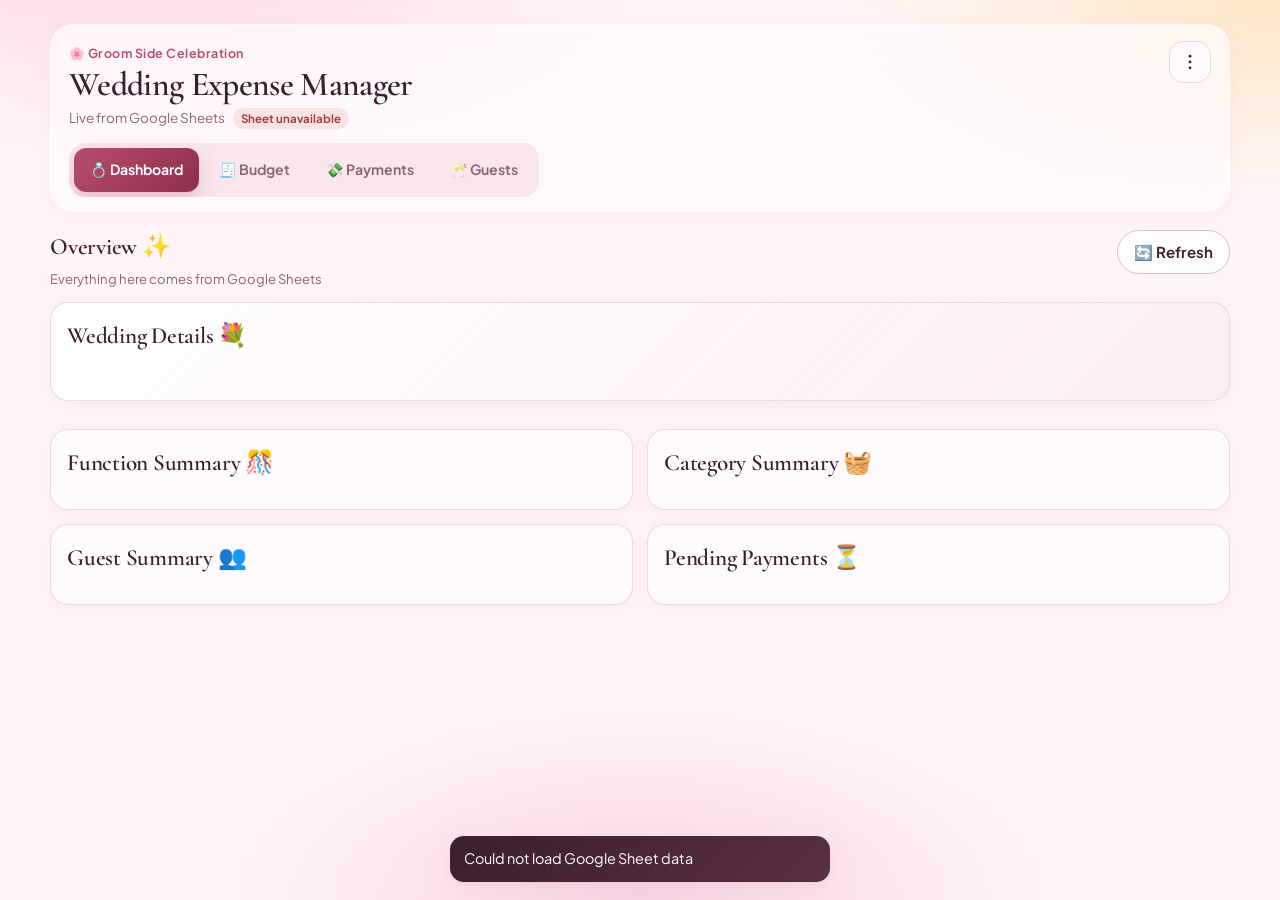
==== commit 6b8cfd3b: "Final Update 1" ====
--- a/index.html
+++ b/index.html
@@ -113,7 +113,7 @@
         <div class="panel-head">
           <div>
             <h2>Budget &amp; Bookings 🧾</h2>
-            <p class="hint">Remaining = booking value − (advance + later payments). All rows live in Google Sheets.</p>
+            <p class="hint">Remaining = booking value − payments. Advance creates a Payment row; Payments are the source of truth for paid amounts.</p>
           </div>
           <button type="button" class="btn btn-primary" data-action="add-expense">➕ Add Expense</button>
         </div>
@@ -524,6 +524,20 @@
     </div>
   </div>
 
+  <div class="detail-drawer" id="budget-detail" hidden>
+    <div class="detail-drawer-backdrop" data-action="close-budget-detail"></div>
+    <aside class="detail-drawer-panel" role="dialog" aria-modal="true" aria-labelledby="budget-detail-title">
+      <div class="detail-drawer-head">
+        <div>
+          <p class="eyebrow">Booking detail</p>
+          <h2 id="budget-detail-title">Expense</h2>
+        </div>
+        <button type="button" class="icon-btn" data-action="close-budget-detail" aria-label="Close">×</button>
+      </div>
+      <div id="budget-detail-body" class="detail-drawer-body"></div>
+    </aside>
+  </div>
+
   <div class="toasts" id="toasts" aria-live="polite" aria-atomic="true"></div>
   <noscript>
     <p class="noscript">This app needs JavaScript.</p>
--- a/style.css
+++ b/style.css
@@ -884,6 +884,139 @@
   overflow: hidden;
 }
 
+.detail-drawer {
+  position: fixed;
+  inset: 0;
+  z-index: 45;
+}
+
+.detail-drawer[hidden] {
+  display: none;
+}
+
+.detail-drawer-backdrop {
+  position: absolute;
+  inset: 0;
+  background: rgba(59, 31, 46, 0.35);
+}
+
+.detail-drawer-panel {
+  position: absolute;
+  top: 0;
+  right: 0;
+  bottom: 0;
+  width: min(420px, 100%);
+  overflow: auto;
+  padding: 18px;
+  background:
+    linear-gradient(180deg, #fff8fb, #fff),
+    #fff;
+  border-left: 1px solid var(--line);
+  box-shadow: -18px 0 48px rgba(59, 31, 46, 0.16);
+}
+
+.detail-drawer-head {
+  display: flex;
+  align-items: flex-start;
+  justify-content: space-between;
+  gap: 12px;
+  margin-bottom: 16px;
+}
+
+.detail-drawer-head .eyebrow {
+  margin: 0 0 4px;
+  color: var(--muted);
+  font-size: 0.75rem;
+  letter-spacing: 0.04em;
+  text-transform: uppercase;
+}
+
+.detail-drawer-head h2 {
+  margin: 0;
+  font-family: var(--display);
+  font-size: 1.35rem;
+  font-weight: 650;
+}
+
+.detail-drawer-body {
+  display: grid;
+  gap: 16px;
+}
+
+.detail-section h3 {
+  margin: 0 0 8px;
+  font-size: 0.92rem;
+}
+
+.detail-grid {
+  display: grid;
+  grid-template-columns: 1fr 1fr;
+  gap: 10px;
+}
+
+.detail-grid div {
+  display: grid;
+  gap: 2px;
+}
+
+.detail-grid span {
+  color: var(--muted);
+  font-size: 0.75rem;
+}
+
+.detail-grid strong {
+  font-size: 0.92rem;
+  font-weight: 600;
+  word-break: break-word;
+}
+
+.detail-grid .wide {
+  grid-column: 1 / -1;
+}
+
+.payment-history {
+  display: grid;
+  gap: 8px;
+}
+
+.payment-history-item {
+  padding: 10px 12px;
+  border: 1px solid var(--line);
+  border-radius: 12px;
+  background: rgba(255, 255, 255, 0.7);
+}
+
+.payment-history-item .row {
+  display: flex;
+  justify-content: space-between;
+  gap: 8px;
+  align-items: baseline;
+}
+
+.payment-history-item .sub {
+  display: block;
+  margin-top: 4px;
+}
+
+.data-table tbody tr.is-clickable,
+.item-card.is-clickable {
+  cursor: pointer;
+}
+
+.data-table tbody tr.is-clickable:hover {
+  background: rgba(232, 120, 152, 0.08);
+}
+
+@media (max-width: 640px) {
+  .detail-drawer-panel {
+    width: 100%;
+  }
+
+  .detail-grid {
+    grid-template-columns: 1fr;
+  }
+}
+
 .amounts.two {
   grid-template-columns: 1fr 1fr;
 }
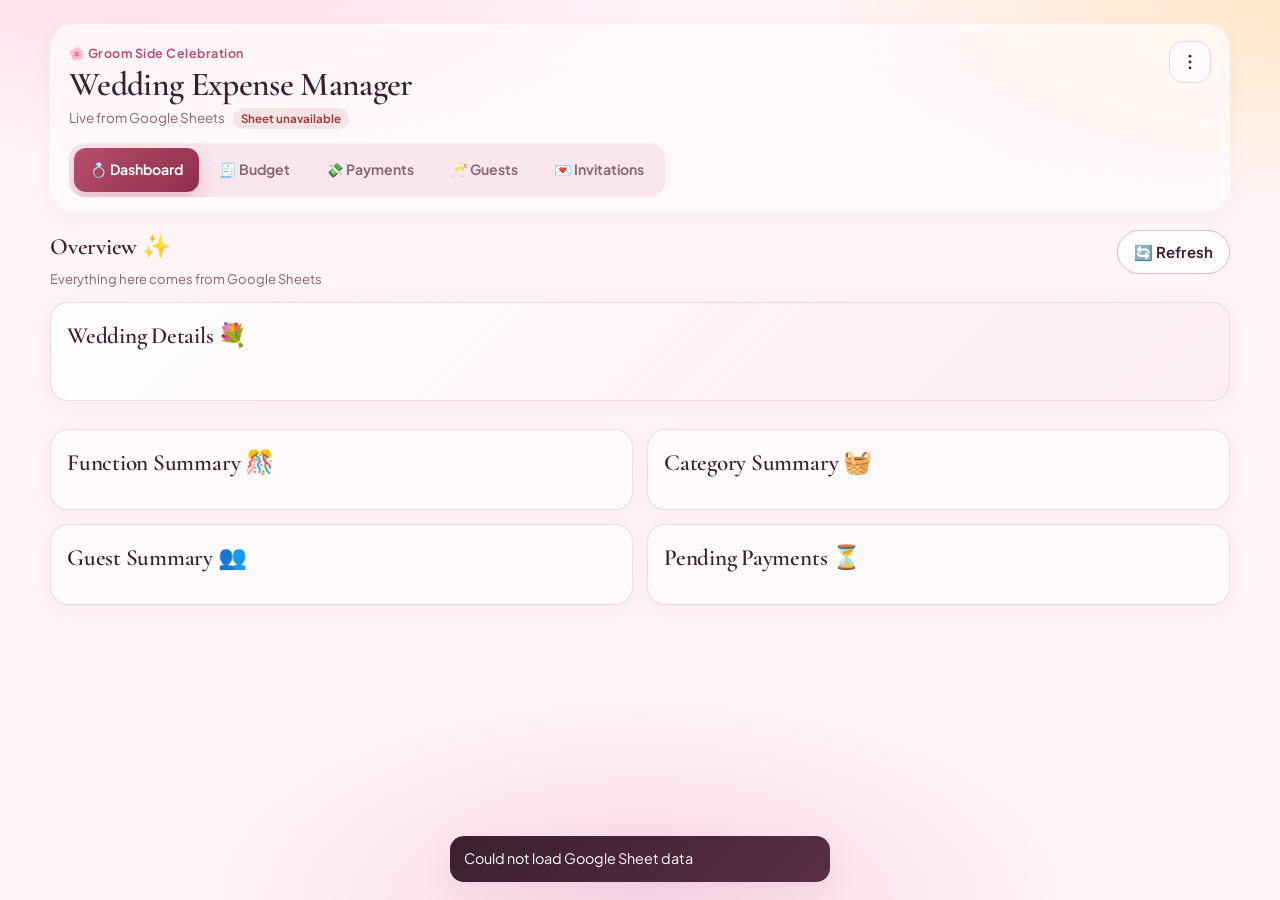
==== commit 2b089721: "Final Update 2" ====
--- a/index.html
+++ b/index.html
@@ -55,6 +55,7 @@
         <button type="button" class="tab" role="tab" id="tab-budget" data-tab="budget" aria-selected="false" aria-controls="panel-budget">🧾 Budget</button>
         <button type="button" class="tab" role="tab" id="tab-payments" data-tab="payments" aria-selected="false" aria-controls="panel-payments">💸 Payments</button>
         <button type="button" class="tab" role="tab" id="tab-guests" data-tab="guests" aria-selected="false" aria-controls="panel-guests">🥂 Guests</button>
+        <button type="button" class="tab" role="tab" id="tab-invitations" data-tab="invitations" aria-selected="false" aria-controls="panel-invitations">💌 Invitations</button>
       </nav>
     </header>
 
@@ -279,6 +280,77 @@
         <div id="guest-cards" class="card-list"></div>
         <div id="guest-empty" class="empty" hidden></div>
       </section>
+
+      <section id="panel-invitations" class="panel" data-panel="invitations" role="tabpanel" aria-labelledby="tab-invitations" hidden>
+        <div class="panel-head">
+          <div>
+            <h2>Invitations 💌</h2>
+            <p class="hint">Share your PNG invitation cards on WhatsApp. Track sent, remaining, and RSVP. Public form: <a href="rsvp.html" target="_blank" rel="noopener">rsvp.html</a></p>
+          </div>
+          <button type="button" class="btn btn-ghost" data-action="copy-rsvp-home">Copy RSVP page link</button>
+        </div>
+
+        <div class="invite-stats" id="invite-stats"></div>
+
+        <div class="invite-cards-preview block">
+          <h3>Invitation cards</h3>
+          <p class="hint">Using <code>invitations/engagement.png</code> and <code>invitations/wedding.png</code>.</p>
+          <div class="invite-card-grid" id="invite-card-preview"></div>
+        </div>
+
+        <div class="toolbar">
+          <label class="field grow">
+            <span>Search</span>
+            <input type="search" id="invite-search" placeholder="Name, phone, vendor…" autocomplete="off">
+          </label>
+          <label class="field">
+            <span>Type</span>
+            <select id="invite-type-filter">
+              <option value="">Guests &amp; vendors</option>
+              <option value="guest">Guests only</option>
+              <option value="vendor">Vendors only</option>
+            </select>
+          </label>
+          <label class="field">
+            <span>Card</span>
+            <select id="invite-card-filter">
+              <option value="">All cards</option>
+              <option value="engagement">Engagement</option>
+              <option value="wedding">Wedding</option>
+            </select>
+          </label>
+          <label class="field">
+            <span>Status</span>
+            <select id="invite-status-filter">
+              <option value="">All</option>
+              <option value="pending">Remaining</option>
+              <option value="sent">Sent</option>
+              <option value="rsvp">RSVP received</option>
+            </select>
+          </label>
+          <button type="button" class="text-btn" id="invite-clear">Clear Filters</button>
+        </div>
+        <p class="meta" id="invite-meta"></p>
+
+        <div class="table-scroll" id="invite-table-wrap">
+          <table class="data-table">
+            <thead>
+              <tr>
+                <th>Contact</th>
+                <th>Type</th>
+                <th>Phone</th>
+                <th>Engagement</th>
+                <th>Wedding</th>
+                <th>RSVP</th>
+                <th class="actions-col">WhatsApp</th>
+              </tr>
+            </thead>
+            <tbody id="invite-body"></tbody>
+          </table>
+        </div>
+        <div id="invite-cards" class="card-list"></div>
+        <div id="invite-empty" class="empty" hidden></div>
+      </section>
     </main>
   </div>
 
@@ -524,6 +596,28 @@
     </div>
   </div>
 
+  <div class="modal" id="invite-modal" hidden>
+    <div class="modal-backdrop" data-action="close-invite-modal"></div>
+    <div class="modal-dialog" role="dialog" aria-modal="true" aria-labelledby="invite-modal-title">
+      <div class="modal-head">
+        <h2 id="invite-modal-title">Share on WhatsApp</h2>
+        <button type="button" class="icon-btn" data-action="close-invite-modal" aria-label="Close">×</button>
+      </div>
+      <p class="hint" id="invite-modal-subtitle">Choose a card, then open WhatsApp with this contact.</p>
+      <p class="hint invite-wa-tip">WhatsApp Web cannot auto-attach images from a link. We copy the card to your clipboard — after WhatsApp opens, click the chat box and press <strong>Ctrl+V</strong> (Mac: <strong>Cmd+V</strong>) to paste the invitation card with the message.</p>
+      <div class="invite-pick-grid" id="invite-pick-grid"></div>
+      <label class="field" style="margin-top:12px">
+        <span>Message preview</span>
+        <textarea id="invite-message" rows="5"></textarea>
+      </label>
+      <p class="form-error" id="invite-error" role="alert" hidden></p>
+      <div class="modal-actions">
+        <button type="button" class="btn btn-ghost" data-action="download-invite-card">Download card</button>
+        <button type="button" class="btn btn-wa-solid" data-action="open-whatsapp-share"><svg class="wa-icon" viewBox="0 0 24 24" width="18" height="18" aria-hidden="true"><path fill="currentColor" d="M12.04 2C6.58 2 2.15 6.43 2.15 11.89c0 1.96.52 3.8 1.44 5.42L2 22l4.85-1.55a9.86 9.86 0 0 0 5.19 1.44h.01c5.46 0 9.89-4.43 9.89-9.89C21.94 6.43 17.5 2 12.04 2zm5.75 14.08c-.24.68-1.4 1.25-1.93 1.33-.49.07-1.12.1-1.81-.11-.42-.13-.96-.31-1.66-.61-2.92-1.26-4.82-4.2-4.97-4.39-.14-.19-1.18-1.57-1.18-3 0-1.42.75-2.12 1.01-2.41.27-.29.58-.36.78-.36h.56c.18 0 .42-.07.66.5.24.59.82 2.01.89 2.16.07.15.12.32.02.51-.1.2-.15.32-.3.5-.15.17-.31.39-.44.52-.15.15-.3.31-.13.6.17.29.76 1.25 1.63 2.03 1.12 1 2.07 1.31 2.36 1.46.29.15.46.12.63-.07.17-.2.73-.85.93-1.14.2-.29.39-.24.66-.15.27.1 1.72.81 2.02.96.29.15.49.22.56.34.08.13.08.74-.16 1.42z"/></svg> Open WhatsApp</button>
+      </div>
+    </div>
+  </div>
+
   <div class="detail-drawer" id="budget-detail" hidden>
     <div class="detail-drawer-backdrop" data-action="close-budget-detail"></div>
     <aside class="detail-drawer-panel" role="dialog" aria-modal="true" aria-labelledby="budget-detail-title">
--- a/style.css
+++ b/style.css
@@ -1017,6 +1017,150 @@
   }
 }
 
+.invite-stats {
+  display: grid;
+  grid-template-columns: repeat(4, minmax(0, 1fr));
+  gap: 12px;
+  margin-bottom: 16px;
+}
+
+.invite-card-grid,
+.invite-pick-grid {
+  display: grid;
+  grid-template-columns: repeat(2, minmax(0, 1fr));
+  gap: 12px;
+}
+
+.invite-preview,
+.invite-pick {
+  display: grid;
+  gap: 8px;
+  padding: 10px;
+  border: 1px solid var(--line);
+  border-radius: 16px;
+  background: rgba(255, 255, 255, 0.75);
+  text-align: left;
+}
+
+.invite-pick {
+  cursor: pointer;
+  font: inherit;
+  color: inherit;
+}
+
+.invite-pick.is-selected {
+  border-color: #b84d6d;
+  box-shadow: 0 0 0 2px rgba(184, 77, 109, 0.18);
+}
+
+.invite-preview-art,
+.invite-pick-art {
+  aspect-ratio: 3 / 4;
+  overflow: hidden;
+  border-radius: 12px;
+  background: #f7e8ee;
+  display: grid;
+  place-items: center;
+}
+
+.invite-preview-art img,
+.invite-pick-art img {
+  width: 100%;
+  height: 100%;
+  object-fit: cover;
+}
+
+.invite-missing {
+  padding: 12px;
+  color: var(--muted);
+  font-size: 0.85rem;
+  text-align: center;
+}
+
+.invite-wa-tip {
+  margin: 0 0 12px;
+  padding: 10px 12px;
+  border-radius: 12px;
+  background: rgba(37, 211, 102, 0.12);
+  border: 1px solid rgba(18, 140, 126, 0.22);
+  color: #1f6b5c;
+  line-height: 1.45;
+}
+
+.btn-wa {
+  color: #128c7e;
+  border-color: rgba(18, 140, 126, 0.28);
+  background: rgba(37, 211, 102, 0.12);
+}
+
+.btn-wa:hover {
+  background: rgba(37, 211, 102, 0.2);
+}
+
+.btn-wa-solid {
+  background: #25d366;
+  border-color: #1ebe57;
+  color: #fff;
+}
+
+.btn-wa-solid:hover {
+  background: #1ebe57;
+}
+
+.wa-icon {
+  flex: 0 0 auto;
+  display: block;
+}
+
+.actions .btn-wa {
+  font: inherit;
+  font-size: 0.82rem;
+  padding: 4px 8px;
+  border-radius: 999px;
+  border: 1px solid rgba(18, 140, 126, 0.28);
+  cursor: pointer;
+}
+
+.rsvp-page {
+  min-height: 100vh;
+}
+
+.rsvp-shell {
+  max-width: 520px;
+  margin: 0 auto;
+  padding: 28px 16px 48px;
+}
+
+.rsvp-card {
+  padding: 22px;
+  border: 1px solid var(--line);
+  border-radius: 24px;
+  background:
+    linear-gradient(180deg, #fff8fb, #fff),
+    #fff;
+  box-shadow: 0 18px 40px rgba(59, 31, 46, 0.12);
+}
+
+.rsvp-card .eyebrow {
+  margin: 0 0 6px;
+  color: var(--muted);
+  letter-spacing: 0.06em;
+  text-transform: uppercase;
+  font-size: 0.75rem;
+}
+
+.rsvp-card h1 {
+  margin: 0 0 8px;
+  font-family: var(--display);
+  font-size: 2rem;
+}
+
+@media (max-width: 900px) {
+  .invite-stats {
+    grid-template-columns: repeat(2, minmax(0, 1fr));
+  }
+}
+
 .amounts.two {
   grid-template-columns: 1fr 1fr;
 }
